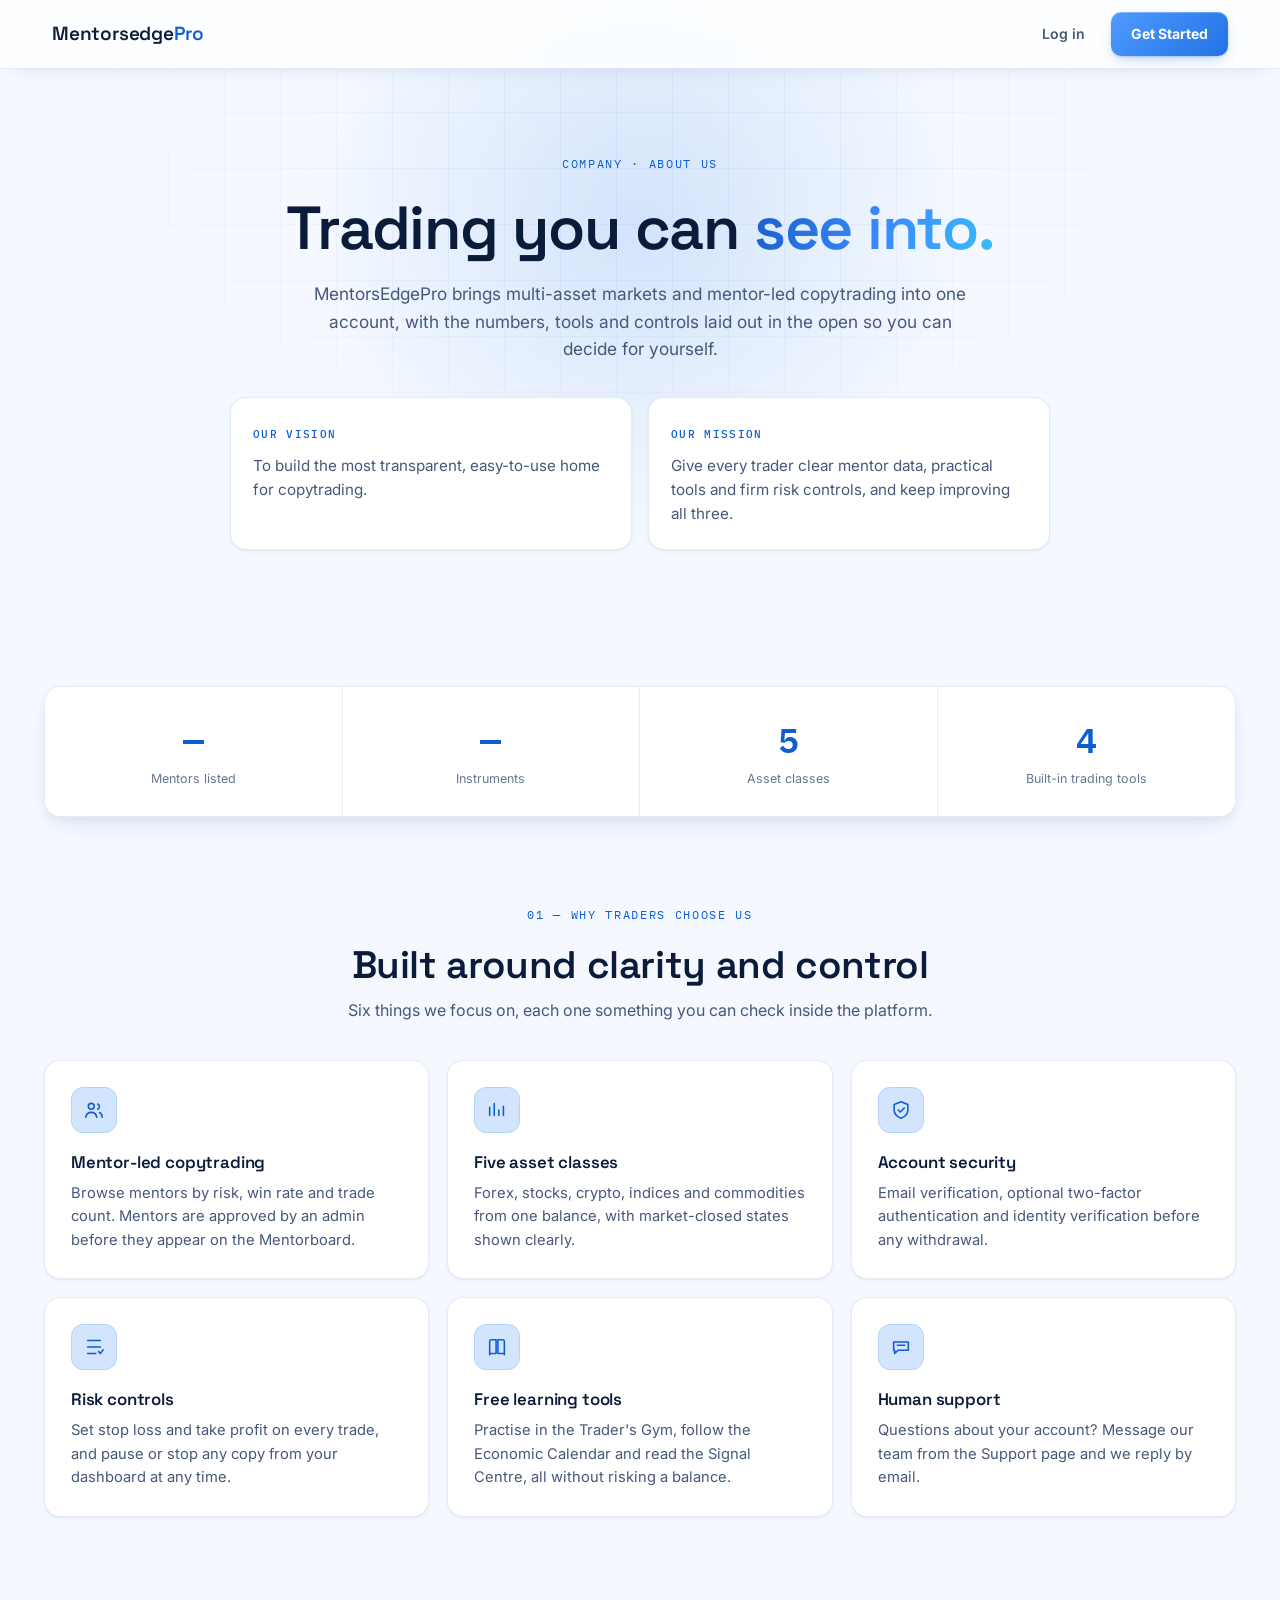
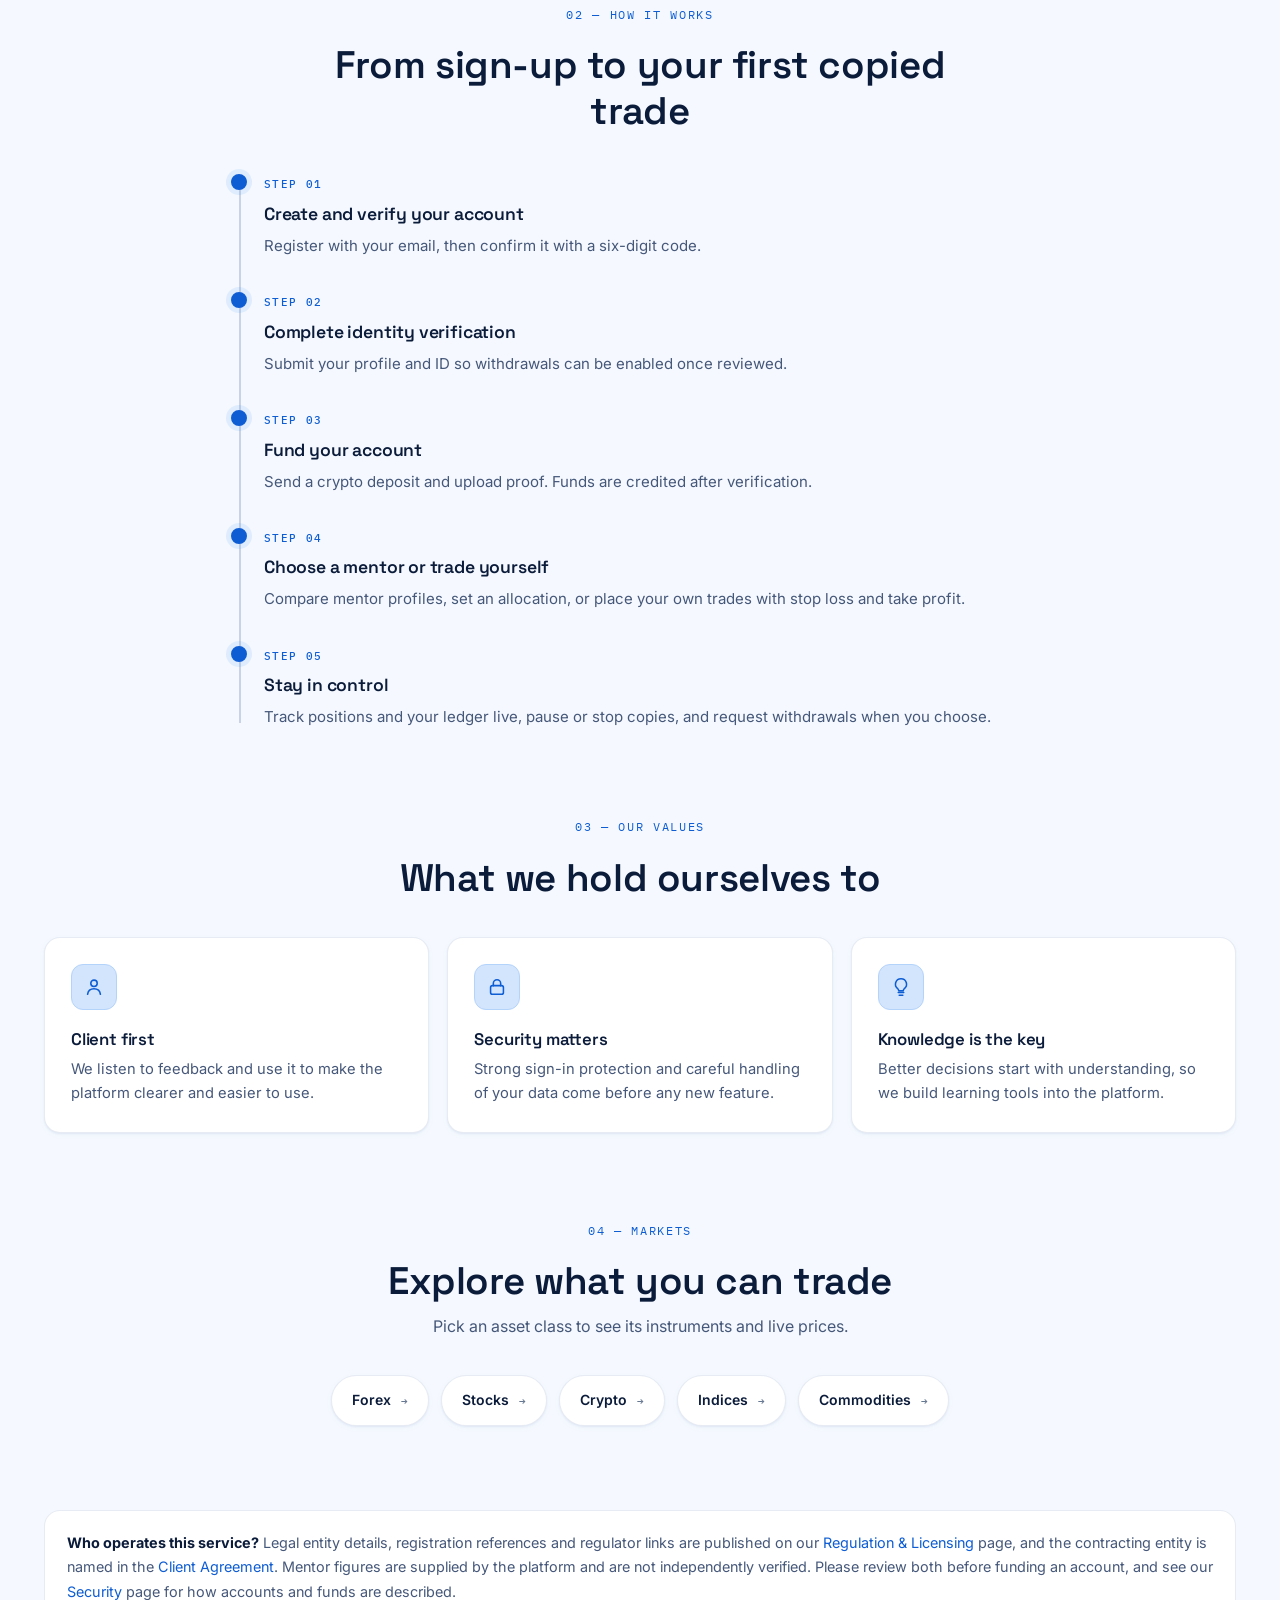
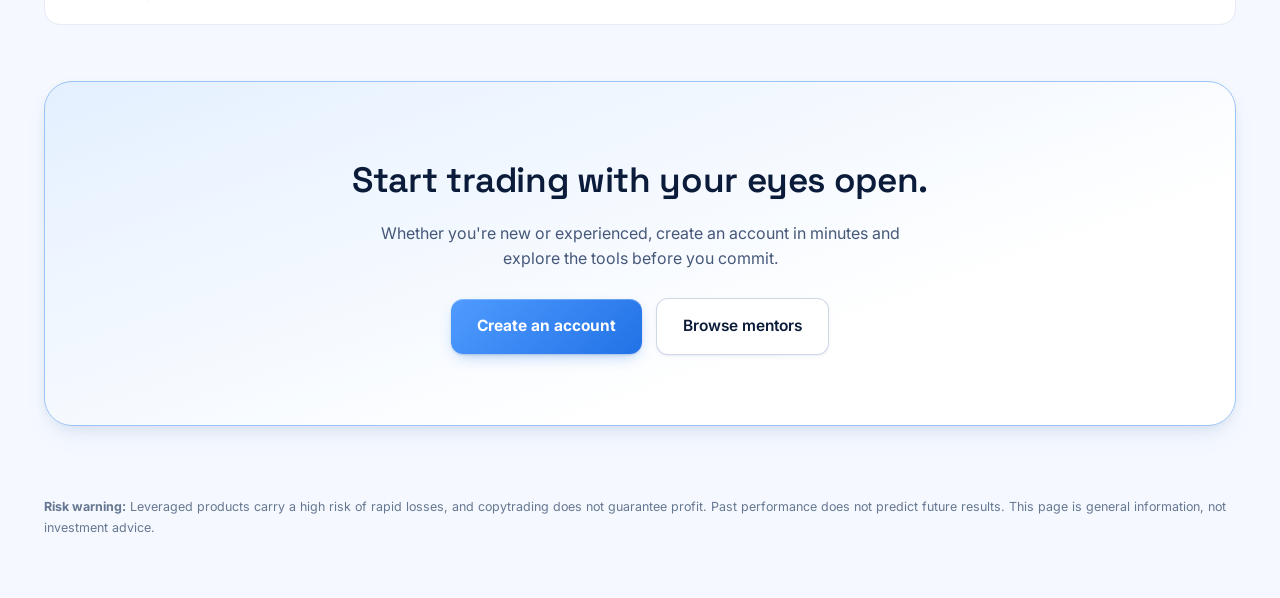
==== company.html @ d90f96b1 "Rewrite About page, speed up homepage load, add cache headers Co-Authored-By: Claude Sonnet 5.5 <nor" ====
<!DOCTYPE html>
<html lang="en">
<head>
<meta charset="UTF-8">
<meta name="viewport" content="width=device-width, initial-scale=1.0, viewport-fit=cover">
<title>About MentorsEdgePro</title>
<script src="theme.js"></script>
<meta name="description" content="Meet MentorsEdgePro: our vision, what we offer, how the platform works and the values behind it.">
<link rel="canonical" href="https://mentorsedgepro.co/company?p=about">
<link rel="icon" href="/favicon.svg" type="image/svg+xml">
<link rel="icon" href="/favicon.ico" sizes="32x32">
<link rel="apple-touch-icon" href="/apple-touch-icon.png">
<meta name="theme-color" content="#2272E6">
<meta property="og:type" content="website">
<meta property="og:site_name" content="MentorsEdgePro">
<meta property="og:title" content="About MentorsEdgePro">
<meta property="og:description" content="Meet MentorsEdgePro: our vision, what we offer, how the platform works and the values behind it.">
<meta property="og:url" content="https://mentorsedgepro.co/company?p=about">
<meta property="og:image" content="https://mentorsedgepro.co/og.png">
<meta name="twitter:card" content="summary_large_image">
<link rel="preconnect" href="https://fonts.googleapis.com">
<link rel="preconnect" href="https://fonts.gstatic.com" crossorigin>
<link href="https://fonts.googleapis.com/css2?family=Space+Grotesk:wght@500;600;700&family=Inter:wght@400;500;600&family=IBM+Plex+Mono:wght@400;500;600&display=swap" rel="stylesheet">
<link rel="stylesheet" href="style.css">
<style>
.ab-wrap{max-width:var(--container);margin:0 auto;padding:0 24px}
.ab-hero{position:relative;overflow:hidden;padding:150px 24px 80px;text-align:center}
.ab-hero::before{content:"";position:absolute;inset:0;background-image:linear-gradient(to right,rgba(34,114,230,.06) 1px,transparent 1px),linear-gradient(to bottom,rgba(34,114,230,.06) 1px,transparent 1px);background-size:56px 56px;mask-image:radial-gradient(ellipse 70% 70% at 50% 30%,#000 25%,transparent 75%)}
.ab-glow{position:absolute;left:50%;top:-140px;width:720px;height:720px;transform:translateX(-50%);border-radius:50%;background:radial-gradient(circle,rgba(34,114,230,.16),transparent 65%);animation:abBreath 7s ease-in-out infinite}
@keyframes abBreath{50%{opacity:.55;transform:translateX(-50%) scale(1.08)}}
.ab-hero-in{position:relative;max-width:820px;margin:0 auto}
.ab-hero h1{font-size:clamp(2.1rem,5.2vw,3.8rem);line-height:1.1;letter-spacing:-.02em;margin:8px 0 18px}
.ab-hero .lead{color:var(--text-secondary);font-size:1.08rem;max-width:660px;margin:0 auto 34px}
.ab-vm{display:grid;grid-template-columns:1fr 1fr;gap:16px;max-width:820px;margin:0 auto;text-align:left}
.ab-vm div{background:var(--bg-panel);border:1px solid var(--line);border-radius:var(--radius-m);padding:22px;box-shadow:var(--shadow-sm)}
.ab-vm small{font:500 11px var(--font-mono);letter-spacing:.12em;text-transform:uppercase;color:var(--brand)}
.ab-vm p{margin-top:8px;color:var(--text-secondary);font-size:.95rem}

.ab-stats{display:grid;grid-template-columns:repeat(4,1fr);gap:0;margin:56px 0 0;border:1px solid var(--line);border-radius:var(--radius-m);background:var(--bg-panel);box-shadow:var(--shadow-md);overflow:hidden}
.ab-stat{padding:26px 18px;text-align:center;border-right:1px solid var(--line)}
.ab-stat:last-child{border-right:0}
.ab-stat b{display:block;font:600 clamp(1.5rem,3vw,2.2rem) var(--font-mono);color:var(--brand)}
.ab-stat span{font-size:12.5px;color:var(--text-tertiary)}

.ab-sec{padding:84px 0 0}
.ab-head{max-width:640px;margin-bottom:36px}
.ab-head.c{margin-left:auto;margin-right:auto;text-align:center}
.ab-head h2{font-size:clamp(1.6rem,3.2vw,2.4rem);line-height:1.2;margin:4px 0 10px}
.ab-head p{color:var(--text-secondary)}

.ab-grid{display:grid;grid-template-columns:repeat(3,minmax(0,1fr));gap:18px}
.ab-card{position:relative;background:var(--bg-panel);border:1px solid var(--line);border-radius:var(--radius-m);padding:26px;box-shadow:var(--shadow-sm);transition:transform .3s var(--ease),border-color .3s,box-shadow .3s}
.ab-card:hover{transform:translateY(-4px);border-color:var(--brand-200);box-shadow:var(--shadow-md)}
.ab-ico{width:46px;height:46px;border-radius:12px;background:var(--brand-50);border:1px solid var(--brand-100);color:var(--brand);display:flex;align-items:center;justify-content:center;margin-bottom:16px}
.ab-ico svg{width:22px;height:22px;fill:none;stroke:currentColor;stroke-width:1.7;stroke-linecap:round;stroke-linejoin:round}
.ab-card h3{font-size:1.05rem;margin-bottom:6px}
.ab-card p{color:var(--text-secondary);font-size:.92rem}

.ab-tl{position:relative;max-width:820px;margin:0 auto;padding-left:34px}
.ab-tl::before{content:"";position:absolute;left:9px;top:6px;bottom:6px;width:2px;background:var(--line-strong)}
.ab-tl::after{content:"";position:absolute;left:9px;top:6px;width:2px;height:calc(var(--p,0)*(100% - 12px));background:var(--brand);box-shadow:0 0 10px rgba(34,114,230,.6);transition:height .25s linear}
.ab-step{position:relative;padding:0 0 30px}
.ab-step:last-child{padding-bottom:0}
.ab-step::before{content:"";position:absolute;left:-33px;top:4px;width:16px;height:16px;border-radius:50%;background:var(--bg-panel);border:2px solid var(--line-strong);transition:all .4s var(--ease)}
.ab-step.in-view::before{background:var(--brand);border-color:var(--brand);box-shadow:0 0 0 5px var(--brand-dim)}
.ab-step small{font:500 11px var(--font-mono);letter-spacing:.12em;color:var(--brand);text-transform:uppercase}
.ab-step h3{font-size:1.1rem;margin:4px 0 6px}
.ab-step p{color:var(--text-secondary);font-size:.94rem}

.ab-inst{display:flex;flex-wrap:wrap;gap:12px;justify-content:center}
.ab-inst a{display:flex;align-items:center;gap:10px;padding:13px 20px;background:var(--bg-panel);border:1px solid var(--line);border-radius:100px;font-weight:600;font-size:14px;box-shadow:var(--shadow-sm);transition:transform .25s var(--ease),border-color .25s,color .25s}
.ab-inst a:hover{transform:translateY(-3px);border-color:var(--brand);color:var(--brand-600)}
.ab-inst small{font:500 11px var(--font-mono);color:var(--text-tertiary)}

.ab-notice{margin-top:84px;padding:20px 22px;border:1px solid var(--line);border-radius:var(--radius-m);background:var(--bg-panel);color:var(--text-secondary);font-size:.9rem;line-height:1.7}
.ab-notice strong{color:var(--text-primary)}
.ab-notice a{color:var(--brand)}
.ab-cta{margin:56px auto 70px;text-align:center;padding:70px 28px;border:1px solid var(--brand-200);border-radius:var(--radius-l);background:linear-gradient(160deg,#E4F0FF 0%,#fff 70%);box-shadow:var(--shadow-md)}
[data-theme="dark"] .ab-cta{background:linear-gradient(160deg,#16233A,#12161D 70%)}
.ab-cta h2{font-size:clamp(1.5rem,3vw,2.2rem);margin-bottom:12px}
.ab-cta p{color:var(--text-secondary);max-width:520px;margin:0 auto 26px}
.ab-risk{font-size:.78rem;color:var(--text-tertiary);line-height:1.7;margin-bottom:60px}

.co{max-width:760px;margin:0 auto;padding:110px 22px 60px}
.co h1{font-size:clamp(1.8rem,4vw,2.4rem);margin:6px 0 16px}
.co h2{margin:28px 0 8px;font-size:1.15rem}.co p{color:var(--text-secondary);margin-bottom:10px}
.co .note{padding:14px 16px;border:1px solid var(--gold-dim);border-radius:8px;background:var(--bg-panel);color:var(--text-primary);font-size:.9rem}
.co-cta{margin-top:28px;display:flex;gap:12px;flex-wrap:wrap}

@media(max-width:900px){.ab-grid{grid-template-columns:1fr 1fr}.ab-stats{grid-template-columns:1fr 1fr}.ab-stat:nth-child(2){border-right:0}.ab-stat:nth-child(-n+2){border-bottom:1px solid var(--line)}}
@media(max-width:600px){.ab-hero{padding:120px 18px 60px}.ab-wrap{padding:0 18px}.ab-vm,.ab-grid{grid-template-columns:1fr}.ab-sec{padding-top:64px}.ab-cta{padding:48px 18px}}
@media(prefers-reduced-motion:reduce){.ab-glow{animation:none}.ab-card{transition:none}}
</style>
</head>
<body>
<header class="nav scrolled"><div class="nav-inner">
  <a href="index.html" class="brand"><span class="brand-word">Mentorsedge<em>Pro</em></span></a>
  <div class="nav-actions"><a href="login.html" class="btn-ghost">Log in</a><a href="register.html" class="btn-solid"><span>Get Started</span></a></div>
</div></header>

<div id="about">
  <section class="ab-hero">
    <div class="ab-glow" aria-hidden="true"></div>
    <div class="ab-hero-in">
      <span class="eyebrow" data-reveal>Company · About us</span>
      <h1 data-reveal>Trading you can <span class="grad-text">see into.</span></h1>
      <p class="lead" data-reveal>MentorsEdgePro brings multi-asset markets and mentor-led copytrading into one account, with the numbers, tools and controls laid out in the open so you can decide for yourself.</p>
      <div class="ab-vm" data-reveal>
        <div><small>Our vision</small><p>To build the most transparent, easy-to-use home for copytrading.</p></div>
        <div><small>Our mission</small><p>Give every trader clear mentor data, practical tools and firm risk controls, and keep improving all three.</p></div>
      </div>
    </div>
  </section>

  <div class="ab-wrap">
    <div class="ab-stats" data-reveal>
      <div class="ab-stat"><b id="sM">—</b><span>Mentors listed</span></div>
      <div class="ab-stat"><b id="sI">—</b><span>Instruments</span></div>
      <div class="ab-stat"><b>5</b><span>Asset classes</span></div>
      <div class="ab-stat"><b>4</b><span>Built-in trading tools</span></div>
    </div>

    <section class="ab-sec">
      <div class="ab-head c" data-reveal>
        <span class="eyebrow">01 — Why traders choose us</span>
        <h2>Built around clarity and control</h2>
        <p>Six things we focus on, each one something you can check inside the platform.</p>
      </div>
      <div class="ab-grid">
        <article class="ab-card" data-reveal>
          <div class="ab-ico"><svg viewBox="0 0 24 24"><circle cx="9" cy="8" r="3.2"/><path d="M3 20c.4-3.3 2.7-5.4 6-5.4s5.6 2.1 6 5.4"/><path d="M16 5.5a3 3 0 0 1 0 5.6M18 14.8c1.7.7 2.8 2.4 3 5.2"/></svg></div>
          <h3>Mentor-led copytrading</h3>
          <p>Browse mentors by risk, win rate and trade count. Mentors are approved by an admin before they appear on the Mentorboard.</p>
        </article>
        <article class="ab-card" data-reveal>
          <div class="ab-ico"><svg viewBox="0 0 24 24"><path d="M4 18V9m5 9V5m5 13v-6m5 6V8"/></svg></div>
          <h3>Five asset classes</h3>
          <p>Forex, stocks, crypto, indices and commodities from one balance, with market-closed states shown clearly.</p>
        </article>
        <article class="ab-card" data-reveal>
          <div class="ab-ico"><svg viewBox="0 0 24 24"><path d="M12 3 4.5 6v6c0 4.5 3.2 7.4 7.5 9 4.3-1.6 7.5-4.5 7.5-9V6L12 3Z"/><path d="m9 12 2.2 2.2L15.5 10"/></svg></div>
          <h3>Account security</h3>
          <p>Email verification, optional two-factor authentication and identity verification before any withdrawal.</p>
        </article>
        <article class="ab-card" data-reveal>
          <div class="ab-ico"><svg viewBox="0 0 24 24"><path d="M5 5h14M5 12h14M5 19h9"/><path d="m17 17 2 2 3-4"/></svg></div>
          <h3>Risk controls</h3>
          <p>Set stop loss and take profit on every trade, and pause or stop any copy from your dashboard at any time.</p>
        </article>
        <article class="ab-card" data-reveal>
          <div class="ab-ico"><svg viewBox="0 0 24 24"><path d="M4 5.5C4 4.7 4.7 4 5.5 4H11v15H5.5C4.7 19 4 19.7 4 20.5V5.5ZM20 5.5c0-.8-.7-1.5-1.5-1.5H13v15h5.5c.8 0 1.5.7 1.5 1.5V5.5Z"/></svg></div>
          <h3>Free learning tools</h3>
          <p>Practise in the Trader's Gym, follow the Economic Calendar and read the Signal Centre, all without risking a balance.</p>
        </article>
        <article class="ab-card" data-reveal>
          <div class="ab-ico"><svg viewBox="0 0 24 24"><path d="M4 6.5h16v9H9l-4 3.5v-3.5H4v-9Z"/><path d="M8 10h8"/></svg></div>
          <h3>Human support</h3>
          <p>Questions about your account? Message our team from the Support page and we reply by email.</p>
        </article>
      </div>
    </section>

    <section class="ab-sec">
      <div class="ab-head c" data-reveal>
        <span class="eyebrow">02 — How it works</span>
        <h2>From sign-up to your first copied trade</h2>
      </div>
      <div class="ab-tl" id="tl">
        <div class="ab-step"><small>Step 01</small><h3>Create and verify your account</h3><p>Register with your email, then confirm it with a six-digit code.</p></div>
        <div class="ab-step"><small>Step 02</small><h3>Complete identity verification</h3><p>Submit your profile and ID so withdrawals can be enabled once reviewed.</p></div>
        <div class="ab-step"><small>Step 03</small><h3>Fund your account</h3><p>Send a crypto deposit and upload proof. Funds are credited after verification.</p></div>
        <div class="ab-step"><small>Step 04</small><h3>Choose a mentor or trade yourself</h3><p>Compare mentor profiles, set an allocation, or place your own trades with stop loss and take profit.</p></div>
        <div class="ab-step"><small>Step 05</small><h3>Stay in control</h3><p>Track positions and your ledger live, pause or stop copies, and request withdrawals when you choose.</p></div>
      </div>
    </section>

    <section class="ab-sec">
      <div class="ab-head c" data-reveal>
        <span class="eyebrow">03 — Our values</span>
        <h2>What we hold ourselves to</h2>
      </div>
      <div class="ab-grid">
        <article class="ab-card" data-reveal>
          <div class="ab-ico"><svg viewBox="0 0 24 24"><circle cx="12" cy="8" r="3.5"/><path d="M5 20c.5-4 3.2-6 7-6s6.5 2 7 6"/></svg></div>
          <h3>Client first</h3>
          <p>We listen to feedback and use it to make the platform clearer and easier to use.</p>
        </article>
        <article class="ab-card" data-reveal>
          <div class="ab-ico"><svg viewBox="0 0 24 24"><rect x="5" y="10.5" width="14" height="9.5" rx="2"/><path d="M8 10.5V8a4 4 0 0 1 8 0v2.5"/></svg></div>
          <h3>Security matters</h3>
          <p>Strong sign-in protection and careful handling of your data come before any new feature.</p>
        </article>
        <article class="ab-card" data-reveal>
          <div class="ab-ico"><svg viewBox="0 0 24 24"><path d="M9 18h6M10 21h4M12 3a6 6 0 0 0-3.5 10.9c.6.5 1 1.2 1 2.1h5c0-.9.4-1.6 1-2.1A6 6 0 0 0 12 3Z"/></svg></div>
          <h3>Knowledge is the key</h3>
          <p>Better decisions start with understanding, so we build learning tools into the platform.</p>
        </article>
      </div>
    </section>

    <section class="ab-sec">
      <div class="ab-head c" data-reveal>
        <span class="eyebrow">04 — Markets</span>
        <h2>Explore what you can trade</h2>
        <p>Pick an asset class to see its instruments and live prices.</p>
      </div>
      <div class="ab-inst" data-reveal>
        <a href="markets.html?m=forex">Forex <small>→</small></a>
        <a href="markets.html?m=stocks">Stocks <small>→</small></a>
        <a href="markets.html?m=crypto">Crypto <small>→</small></a>
        <a href="markets.html?m=indices">Indices <small>→</small></a>
        <a href="markets.html?m=commodities">Commodities <small>→</small></a>
      </div>
    </section>

    <aside class="ab-notice" data-reveal>
      <strong>Who operates this service?</strong>
      Legal entity details, registration references and regulator links are published on our <a href="regulation.html">Regulation &amp; Licensing</a> page, and the contracting entity is named in the <a href="legal.html?p=terms">Client Agreement</a>. Mentor figures are supplied by the platform and are not independently verified. Please review both before funding an account, and see our <a href="company.html?p=security">Security</a> page for how accounts and funds are described.
    </aside>

    <section class="ab-cta" data-reveal>
      <h2>Start trading with your eyes open.</h2>
      <p>Whether you're new or experienced, create an account in minutes and explore the tools before you commit.</p>
      <a href="register.html" class="btn-solid btn-lg" style="margin-right:10px"><span>Create an account</span></a>
      <a href="mentorboard.html" class="btn-outline btn-lg"><span>Browse mentors</span></a>
    </section>

    <p class="ab-risk"><strong>Risk warning:</strong> Leveraged products carry a high risk of rapid losses, and copytrading does not guarantee profit. Past performance does not predict future results. This page is general information, not investment advice.</p>
  </div>
</div>

<main class="co" id="co" style="display:none"></main>

<script src="config.js" defer></script>
<script defer>
addEventListener('DOMContentLoaded', () => {
const key = new URLSearchParams(location.search).get('p');

if (key === 'security') {
  const P = ['Regulation & Security', 'Trust', [
    ['Regulatory status', 'The Regulation & Licensing page lists the Financial Conduct Authority (FCA), the Cyprus Securities and Exchange Commission (CySEC), and the Australian Securities & Investments Commission (ASIC), with associated registration references. These listings are not independent verification and do not by themselves establish that the platform is authorised to provide regulated financial services. Account registration is not evidence of authorisation. Verify the provider and its permissions directly with the relevant regulator before transferring funds or trading.'],
    ['Account security', 'The sign-in flow uses an email address and password and may request a six-digit two-factor authentication code. The site materials do not describe password storage or session-security controls, or confirm that two-factor authentication is available to every user. Use a unique password, never share authentication codes, and contact Support if you suspect unauthorised access.'],
    ['Your funds', 'The site does not provide verifiable details about who holds client funds or whether funds are segregated, insured, or covered by a compensation scheme. A displayed balance alone does not establish that funds are held or protected. Confirm the provider, custody arrangements, and applicable protections before sending money.'],
    ['Data protection', 'The Privacy Policy identifies mentorsedgepro Ltd. as the operator and describes the personal information it collects, how it may be used and shared, international transfers, cookies, security, and your rights. Contact details for privacy requests are not provided in the policy text.'],
    ['Reporting a problem', 'For support enquiries or to report suspicious activity, contact us through <a href="support.html" style="color:var(--brand)">Support</a>.'],
  ]];
  const esc = (s) => s.replace(/[&<>]/g, (c) => ({'&':'&amp;','<':'&lt;','>':'&gt;'}[c]));
  document.title = 'Regulation & Security: MentorsEdgePro';
  document.getElementById('about').style.display = 'none';
  const co = document.getElementById('co'); co.style.display = '';
  co.innerHTML = `<span class="eyebrow">${P[1]}</span><h1>${P[0]}</h1>` +
    P[2].map(([h, t]) => `<h2>${esc(h)}</h2><p>${t.includes('<a ') ? t : esc(t)}</p>`).join('') +
    `<p class="note">Trading involves a high risk of loss. Information on this site is not a substitute for provider documents or independent advice.</p>
     <div class="co-cta"><a href="register.html" class="btn-solid"><span>Create an account</span></a><a href="mentorboard.html" class="btn-outline"><span>Browse mentors</span></a></div>`;
  return;
}

/* reveal on scroll */
const io = new IntersectionObserver((es) => es.forEach((e) => {
  if (!e.isIntersecting) return;
  e.target.classList.add('in-view'); io.unobserve(e.target);
}), { threshold: .15, rootMargin: '0px 0px -40px 0px' });
document.querySelectorAll('#about [data-reveal]').forEach((el, i) => { el.style.transitionDelay = (i % 3) * 70 + 'ms'; io.observe(el); });

/* timeline progress */
const tl = document.getElementById('tl'), steps = [...tl.children];
const sio = new IntersectionObserver((es) => es.forEach((e) => e.target.classList.toggle('in-view', e.isIntersecting || e.boundingClientRect.top < 0)), { threshold: 0, rootMargin: '0px 0px -40% 0px' });
steps.forEach((s) => sio.observe(s));
let tick = false;
const prog = () => {
  tick = false;
  const r = tl.getBoundingClientRect(), p = Math.max(0, Math.min(1, (innerHeight * .65 - r.top) / r.height));
  tl.style.setProperty('--p', p.toFixed(3));
};
addEventListener('scroll', () => { if (!tick) { tick = true; requestAnimationFrame(prog); } }, { passive: true });
prog();

/* live stats from the platform */
const count = (el, n) => {
  const t0 = performance.now();
  const f = (t) => { const p = Math.min((t - t0) / 1200, 1); el.textContent = Math.round(n * (1 - Math.pow(1 - p, 3))); if (p < 1) requestAnimationFrame(f); };
  requestAnimationFrame(f);
};
if (typeof API_BASE !== 'undefined') {
  fetch(API_BASE + '/markets').then((r) => r.json()).then((d) => count(document.getElementById('sI'), d.items.length)).catch(() => {});
  fetch(API_BASE + '/mentors').then((r) => r.json()).then((d) => count(document.getElementById('sM'), d.items.length)).catch(() => {});
}
});
</script>
</body>
</html>
---- style.css ----
/* ============================================================
  MENTORSEDGEPRO — DESIGN TOKENS (white + light blue)
============================================================ */
:root{
  /* surfaces */
  --bg-void:#F5F9FF;
  --bg-panel:#FFFFFF;
  --bg-panel-2:#EEF5FF;
  --bg-panel-3:#DFEBFD;
  --line:rgba(22,62,138,0.10);
  --line-strong:rgba(22,62,138,0.20);

  /* text */
  --text-primary:#0B1B3A;
  --text-secondary:#46587A;
  --text-tertiary:#667791;

  /* brand — light blue family */
  --brand:#0e5dd3;
  --brand-600:#145bc7;
  --brand-400:#4F9BFF;
  --brand-300:#4793ef;
  --brand-200:#9cc3f6;
  --brand-100:#b4d3fb;
  --brand-50:#d3e5fd;
  --brand-dim:rgba(34,114,230,0.10);

  /* market semantics (kept distinct from brand) */
  --bull:#0A8A5F;
  --bull-dim:rgba(10,138,95,0.10);
  --bear:#D92D43;
  --bear-dim:rgba(217,45,67,0.09);
  --gold:#B26A00;
  --gold-dim:rgba(245,166,35,0.14);
  --blue:#2272E6;

  --shadow-sm:0 1px 2px rgba(24,64,140,0.06), 0 2px 8px -2px rgba(24,64,140,0.06);
  --shadow-md:0 4px 12px -2px rgba(24,64,140,0.08), 0 12px 28px -8px rgba(24,64,140,0.10);
  --shadow-lg:0 20px 50px -14px rgba(24,64,140,0.22);
  --grad-brand:linear-gradient(135deg,#4F9BFF 0%,#2272E6 100%);

  --font-display:'Space Grotesk', sans-serif;
  --font-body:'Inter', sans-serif;
  --font-mono:'IBM Plex Mono', monospace;

  --container:1240px;
  --radius-s:10px;
  --radius-m:16px;
  --radius-l:28px;

  --ease:cubic-bezier(.16,1,.3,1);
}

*,*::before,*::after{ box-sizing:border-box; }
html{ scroll-behavior:smooth; }
body{
  margin:0;
  background:var(--bg-void);
  color:var(--text-primary);
  font-family:var(--font-body);
  font-size:16px;
  line-height:1.6;
  -webkit-font-smoothing:antialiased;
  overflow-x:hidden;
}
body.no-scroll{ overflow:hidden; height:100%; }
img{ max-width:100%; display:block; }
a{ color:inherit; text-decoration:none; }
button{ font:inherit; background:none; border:none; color:inherit; cursor:pointer; }
ul{ list-style:none; margin:0; padding:0; }
h1,h2,h3,h4,h5{ font-family:var(--font-display); margin:0; font-weight:600; letter-spacing:-0.01em; }
p{ margin:0; }

::selection{ background:var(--brand-200); color:var(--text-primary); }

@media (prefers-reduced-motion: reduce){
  *{ animation-duration:0.001ms !important; animation-iteration-count:1 !important; transition-duration:0.001ms !important; scroll-behavior:auto !important; }
}

:focus-visible{
  outline:2px solid var(--brand);
  outline-offset:3px;
  border-radius:4px;
}


/* cursor glow */
.cursor-glow{
  position:fixed; top:0; left:0; width:420px; height:420px;
  border-radius:50%;
  background:radial-gradient(circle, rgba(34,114,230,0.07), transparent 70%);
  pointer-events:none;
  transform:translate(-50%,-50%);
  z-index:2;
  transition:opacity .3s ease;
  will-change:transform;
}
@media (hover:none){ .cursor-glow{ display:none; } }

/* ============================================================
   REVEAL ANIMATION UTILITY
============================================================ */
[data-reveal]{
  opacity:0;
  transform:translateY(28px);
  transition:opacity .8s var(--ease), transform .8s var(--ease);
}
[data-reveal].in-view{
  opacity:1;
  transform:translateY(0);
}

/* stagger children within a reveal group */
.hero-content [data-reveal]:nth-child(1){ transition-delay:.05s; }
.hero-content [data-reveal]:nth-child(2){ transition-delay:.15s; }
.hero-content [data-reveal]:nth-child(3){ transition-delay:.25s; }
.hero-content [data-reveal]:nth-child(4){ transition-delay:.35s; }
.hero-content [data-reveal]:nth-child(5){ transition-delay:.45s; }

/* ============================================================
   NAV
============================================================ */
.nav{
  position:fixed; top:0; left:0; right:0; z-index:200;
  padding:22px 0;
  transition:padding .35s var(--ease), background .35s var(--ease), border-color .35s var(--ease);
  border-bottom:1px solid transparent;
}
.nav.scrolled{
  padding:12px 0;
  background:rgba(255,255,255,0.82);
  backdrop-filter:blur(16px) saturate(140%);
  -webkit-backdrop-filter:blur(16px) saturate(140%);
  border-bottom:1px solid var(--line);
  box-shadow:0 6px 24px -14px rgba(24,64,140,.25);
}
.nav-inner{
  max-width:var(--container);
  margin:0 auto;
  padding:0 32px;
  display:flex; align-items:center; justify-content:space-between;
  gap:24px;
}
.brand{ display:flex; align-items:center; gap:10px; flex-shrink:0; }
.brand-mark{ display:flex; }
.brand-word{ font-family:var(--font-display); font-size:19px; font-weight:600; letter-spacing:-0.01em; }
.brand-word em{ font-style:normal; color:var(--brand); }

.nav-links{ display:flex; align-items:center; gap:6px; }
.nav-item{ position:relative; }
.nav-link{
  display:flex; align-items:center; gap:5px;
  font-size:14.5px; font-weight:500; color:var(--text-secondary);
  padding:9px 14px; border-radius:8px;
  transition:color .2s, background .2s;
}
.nav-link:hover{ color:var(--brand-600); background:rgba(34,114,230,0.065); }
.nav-link-simple{ display:inline-flex; }
.chev{ opacity:.6; transition:transform .25s var(--ease); }
.nav-item:hover .chev{ transform:rotate(180deg); }

.mega{
  position:absolute; top:calc(100% + 10px); left:-20px;
  min-width:520px;
  background:var(--bg-panel-2);
  border:1px solid var(--line);
  border-radius:var(--radius-m);
  padding:22px;
  display:grid; grid-template-columns:1fr 1fr; gap:8px 28px;
  opacity:0; visibility:hidden; transform:translateY(8px);
  transition:opacity .25s var(--ease), transform .25s var(--ease), visibility .25s;
  box-shadow:0 24px 60px rgba(24,64,140,0.13);
}
.mega-narrow{ min-width:300px; grid-template-columns:1fr; }
.nav-item:hover .mega{ opacity:1; visibility:visible; transform:translateY(0); }
.mega-col{ display:flex; flex-direction:column; gap:2px; }
.mega-eyebrow{
  font-family:var(--font-mono); font-size:10.5px; letter-spacing:.12em;
  color:var(--text-tertiary); text-transform:uppercase; margin-bottom:8px;
}
.mega-col a{
  display:flex; flex-direction:column; padding:9px 10px; border-radius:8px;
  transition:background .2s;
}
.mega-col a:hover{ background:rgba(34,114,230,0.075); }
.mega-col a strong{ font-size:14px; font-weight:600; }
.mega-col a small{ font-size:12.5px; color:var(--text-tertiary); margin-top:2px; }

.nav-actions{ display:flex; align-items:center; gap:10px; flex-shrink:0; }

.btn-ghost{
  font-size:14px; font-weight:600; color:var(--text-secondary);
  padding:10px 16px; border-radius:10px;
  transition:color .2s, background .2s;
}
.btn-ghost:hover{ color:var(--text-primary); background:rgba(34,114,230,0.075); }

.btn-solid{
  position:relative;
  display:inline-flex; align-items:center; gap:8px;
  font-size:14px; font-weight:700; color:#fff;
  background:var(--grad-brand);
  padding:11px 20px; border-radius:10px;
  overflow:hidden;
  box-shadow:0 1px 2px rgba(24,64,140,.18), 0 6px 16px -6px rgba(34,114,230,.45), inset 0 1px 0 rgba(255,255,255,.28);
  transition:box-shadow .3s var(--ease), transform .2s var(--ease), filter .2s;
}
.btn-solid:hover{ box-shadow:0 2px 4px rgba(24,64,140,.18), 0 12px 26px -8px rgba(34,114,230,.55), inset 0 1px 0 rgba(255,255,255,.3); transform:translateY(-1px); filter:brightness(1.04); }
.btn-solid:active{ transform:translateY(0px) scale(.98); }
.btn-solid span{ position:relative; z-index:1; }
.btn-solid svg{ position:relative; z-index:1; }

.btn-outline{
  display:inline-flex; align-items:center; gap:8px;
  font-size:14px; font-weight:600; color:var(--text-primary);
  border:1px solid var(--line-strong); background:#fff; box-shadow:var(--shadow-sm);
  padding:11px 20px; border-radius:10px;
  transition:border-color .25s, background .25s, transform .2s var(--ease), color .25s;
}
.btn-outline:hover{ border-color:var(--brand); color:var(--brand-600); background:var(--brand-50); transform:translateY(-1px); }

.btn-lg{ padding:15px 26px; font-size:15.5px; border-radius:12px; }

/* ---------------- Hamburger (animated to X) ---------------- */
.nav-burger{
  display:none; position:relative; z-index:210;
  flex-direction:column; justify-content:center; align-items:center; gap:5px;
  width:40px; height:40px; padding:0; border-radius:8px;
  -webkit-tap-highlight-color:transparent;
  transition:background .2s;
}
.nav-burger:hover{ background:rgba(34,114,230,0.085); }
.nav-burger span{
  width:20px; height:2px; background:var(--text-primary); border-radius:2px;
  transition:transform .3s var(--ease), opacity .3s var(--ease), background .3s;
}
.nav-burger.active span:nth-child(1){ transform:translateY(7px) rotate(45deg); }
.nav-burger.active span:nth-child(2){ opacity:0; }
.nav-burger.active span:nth-child(3){ transform:translateY(-7px) rotate(-45deg); }

/* ---------------- Backdrop ---------------- */
.menu-backdrop{
  position:fixed; inset:0; z-index:140;
  background:rgba(14,32,72,0.36);
  backdrop-filter:blur(2px);
  opacity:0; visibility:hidden;
  transition:opacity .35s var(--ease), visibility .35s var(--ease);
}
.menu-backdrop.show{ opacity:1; visibility:visible; }

.mobile-menu{
  position:fixed; top:0; right:0; height:100vh; height:100dvh; width:min(320px,86vw);
  background:var(--bg-panel-2);
  border-left:1px solid var(--line);
  z-index:150;
  padding:104px 28px 40px;
  display:flex; flex-direction:column; gap:6px;
  overflow-y:auto;
  transform:translateX(100%);
  transition:transform .4s var(--ease);
}
.mobile-menu.open{ transform:translateX(0); }
.mobile-menu a{ padding:14px 6px; font-size:16px; font-weight:600; border-bottom:1px solid var(--line); }
.mobile-menu .mm-ghost{ margin-top:16px; text-align:center; border:1px solid var(--line-strong); border-radius:10px; }
.mobile-menu .mm-solid{ text-align:center; background:var(--brand); color:#fff; border-radius:10px; font-weight:700; }

/* ============================================================
   HERO
============================================================ */
.hero{
  position:relative;
  min-height:100vh; min-height:100dvh;
  display:flex; flex-direction:column; align-items:center; justify-content:center;
  padding:160px 24px 100px;
  overflow:hidden;
  background:linear-gradient(180deg,#FFFFFF 0%,#EEF5FF 70%,var(--bg-void) 100%);
}
.hero-canvas-wrap{
  position:absolute; inset:0;
  z-index:0;
}
#heroCanvas{ width:100%; height:100%; display:block; opacity:.62; }

.hero-grid-overlay{
  position:absolute; inset:0; z-index:1;
  background-image:
    linear-gradient(to right, rgba(34,114,230,0.060) 1px, transparent 1px),
    linear-gradient(to bottom, rgba(34,114,230,0.060) 1px, transparent 1px);
  background-size:64px 64px;
  mask-image:radial-gradient(ellipse 70% 60% at 50% 40%, black 30%, transparent 75%);
}
.hero-vignette{
  position:absolute; inset:0; z-index:1;
  background:radial-gradient(ellipse 52% 42% at 50% 46%, rgba(255,255,255,0.92), rgba(255,255,255,0.5) 55%, transparent 80%),
             radial-gradient(ellipse 80% 50% at 50% 100%, rgba(255,255,255,0.9), transparent 60%),
             linear-gradient(to bottom, rgba(255,255,255,0.35), transparent 20%, transparent 70%, var(--bg-void) 100%);
}

.hero-content{
  position:relative; z-index:2;
  max-width:860px;
  text-align:center;
  display:flex; flex-direction:column; align-items:center;
}

.hero-badge{
  display:inline-flex; align-items:center; gap:8px;
  font-family:var(--font-mono); font-size:12.5px; letter-spacing:.02em;
  color:var(--text-secondary);
  background:rgba(34,114,230,0.065);
  border:1px solid var(--line);
  padding:8px 16px; border-radius:100px;
  margin-bottom:26px;
  text-align:center;
}
.pulse-dot{
  width:7px; height:7px; border-radius:50%; background:var(--brand);
  box-shadow:0 0 0 0 rgba(34,114,230,0.6);
  animation:pulse 2s infinite;
  flex-shrink:0;
}
@keyframes pulse{
  0%{ box-shadow:0 0 0 0 rgba(34,114,230,0.55); }
  70%{ box-shadow:0 0 0 8px rgba(34,114,230,0); }
  100%{ box-shadow:0 0 0 0 rgba(34,114,230,0); }
}

.hero-title{
  font-size:clamp(2.1rem, 5.4vw, 4.6rem);
  line-height:1.1;
  letter-spacing:-0.02em;
  margin-bottom:22px;
}
.grad-text{
  background:linear-gradient(100deg, #1B5FC8 0%, #3B8BFF 55%, #38BDF8 100%);
  -webkit-background-clip:text; background-clip:text; color:transparent;
}
.grad-text-2{
  background:linear-gradient(100deg, #1B5FC8, #4F9BFF);
  -webkit-background-clip:text; background-clip:text; color:transparent;
}

.hero-sub{
  font-size:clamp(1rem, 1.6vw, 1.2rem);
  color:var(--text-secondary);
  max-width:600px;
  margin-bottom:36px;
}

.hero-ctas{ display:flex; gap:14px; flex-wrap:wrap; justify-content:center; margin-bottom:56px; width:100%; }
.hero-ctas .btn-lg{ flex:1 1 auto; justify-content:center; }

.hero-stats{
  display:flex; align-items:center; gap:28px;
  background:rgba(34,114,230,0.055);
  border:1px solid var(--line);
  padding:22px 34px;
  border-radius:var(--radius-m);
  backdrop-filter:blur(10px);
  max-width:100%;
}
.hstat{ display:flex; flex-direction:column; align-items:center; gap:4px; }
.hstat-num{
  font-family:var(--font-mono); font-size:1.7rem; font-weight:600; color:var(--text-primary);
}
.hstat-label{ font-size:12px; color:var(--text-tertiary); text-align:center; max-width:120px; }
.hstat-divider{ width:1px; height:36px; background:var(--line); }

.scroll-cue{
  position:absolute; bottom:32px; left:50%; transform:translateX(-50%);
  z-index:2;
  display:flex; flex-direction:column; align-items:center; gap:10px;
}
.scroll-cue span{ font-family:var(--font-mono); font-size:10.5px; letter-spacing:.15em; color:var(--text-tertiary); text-transform:uppercase; }
.scroll-line{ width:1px; height:44px; background:var(--line); position:relative; overflow:hidden; }
.scroll-line i{
  position:absolute; top:-44px; left:0; width:100%; height:44px; background:var(--brand);
  animation:scrollDrop 2.2s ease-in-out infinite;
}
@keyframes scrollDrop{
  0%{ transform:translateY(0); }
  60%{ transform:translateY(88px); }
  100%{ transform:translateY(88px); }
}

@media (max-width:720px){
  .hero-stats{ flex-wrap:wrap; gap:18px 14px; padding:18px; justify-content:center; }
  .hstat-divider{ display:none; }
  .hstat{ min-width:84px; }
}
@media (max-width:480px){
  .hero{ padding:120px 18px 72px; }
  .hero-badge{ font-size:11.5px; padding:7px 12px; }
  .hero-ctas{ flex-direction:column; }
  .hero-ctas .btn-lg{ width:100%; }
}

/* ============================================================
   TICKER TAPE
============================================================ */
.ticker-tape{
  position:relative;
  background:var(--bg-panel);
  border-top:1px solid var(--line);
  border-bottom:1px solid var(--line);
  overflow:hidden;
  padding:14px 0;
}
.ticker-track{
  display:flex; gap:40px;
  width:max-content;
  animation:tickerScroll 38s linear infinite;
}
.ticker-tape:hover .ticker-track{ animation-play-state:paused; }
@keyframes tickerScroll{
  from{ transform:translateX(0); }
  to{ transform:translateX(-50%); }
}
.ticker-item{
  display:flex; align-items:center; gap:10px;
  font-family:var(--font-mono); font-size:13px; white-space:nowrap;
  color:var(--text-secondary);
}
.ticker-item strong{ color:var(--text-primary); font-weight:600; }
.ticker-item .up{ color:var(--bull); }
.ticker-item .down{ color:var(--bear); }

/* ============================================================
   LOGO STRIP
============================================================ */
.logo-strip{ padding:56px 24px; text-align:center; }
.logo-strip-label{ font-size:13px; color:var(--text-tertiary); margin-bottom:26px; letter-spacing:.02em; }
.logo-row{
  display:flex; flex-wrap:wrap; justify-content:center; gap:34px 48px;
  max-width:var(--container); margin:0 auto;
  font-family:var(--font-display); font-weight:600; font-size:15px; letter-spacing:.06em;
  color:var(--text-tertiary);
}
.logo-row span{ transition:color .25s; cursor:default; }
.logo-row span:hover{ color:var(--text-primary); }

.copytrader-video-frame{
  position:relative;
  width:100%;
  aspect-ratio:16 / 9;
  overflow:hidden;
  border:1px solid var(--brand-100);
  border-radius:var(--radius-l);
  background:var(--bg-panel-2);
  box-shadow:var(--shadow-md);
}
.copytrader-video{
  display:block;
  width:100%;
  height:100%;
  object-fit:cover;
}
.copy-feature-video{
  min-height:420px;
  height:100%;
  border-radius:var(--radius-l);
  background:var(--bg-panel-2);
}

@media (max-width:480px){
  .logo-strip{ padding:40px 20px; }
  .logo-row{ gap:22px 30px; font-size:13px; }
}
@media (max-width:600px){
  .copytrader-video-frame{ border-radius:var(--radius-m); }
  .copy-feature-video{ min-height:280px; }
}

/* ============================================================
   SECTION SHELL
============================================================ */
.section{
  max-width:var(--container);
  margin:0 auto;
  padding:120px 32px;
  position:relative;
}
.section-head{ max-width:640px; margin-bottom:56px; }
.section-head.center{ margin-left:auto; margin-right:auto; text-align:center; }
.eyebrow{
  display:inline-block;
  font-family:var(--font-mono); font-size:12px; letter-spacing:.14em;
  color:var(--brand); text-transform:uppercase;
  margin-bottom:14px;
}
.section-head h2{ font-size:clamp(1.7rem, 3.4vw, 2.7rem); line-height:1.2; margin-bottom:14px; }
.section-head p{ color:var(--text-secondary); font-size:1.05rem; }

/* ============================================================
   MARKETS GRID
============================================================ */
.market-grid{
  display:grid; grid-template-columns:repeat(3, 1fr); gap:20px;
}
.market-card{
  position:relative;
  background:var(--bg-panel);
  border:1px solid var(--line);
  border-radius:var(--radius-m);
  padding:28px;
  transition:transform .3s var(--ease), border-color .3s, background .3s;
  transform-style:preserve-3d;
}
.market-card:hover{ border-color:var(--line-strong); background:var(--bg-panel-2); }
.mc-icon{ width:40px; height:40px; border-radius:10px; margin-bottom:20px; position:relative; }
.mc-forex{ background:var(--brand-dim); }
.mc-forex::after{ content:"⇄"; position:absolute; inset:0; display:flex; align-items:center; justify-content:center; color:var(--brand); font-size:18px; }
.mc-stocks{ background:var(--blue); background:rgba(110,168,255,0.14); }
.mc-stocks::after{ content:"▲"; position:absolute; inset:0; display:flex; align-items:center; justify-content:center; color:var(--blue); font-size:14px; }
.mc-crypto{ background:var(--gold-dim); }
.mc-crypto::after{ content:"◈"; position:absolute; inset:0; display:flex; align-items:center; justify-content:center; color:var(--gold); font-size:16px; }
.mc-indices{ background:var(--bear-dim); }
.mc-indices::after{ content:"◫"; position:absolute; inset:0; display:flex; align-items:center; justify-content:center; color:var(--bear); font-size:16px; }
.mc-commodities{ background:rgba(34,114,230,0.105); }
.mc-commodities::after{ content:"●"; position:absolute; inset:0; display:flex; align-items:center; justify-content:center; color:var(--text-secondary); font-size:14px; }
.mc-etf{ background:var(--brand-dim); }
.mc-etf::after{ content:"▤"; position:absolute; inset:0; display:flex; align-items:center; justify-content:center; color:var(--brand); font-size:16px; }

.market-card h3{ font-size:1.15rem; margin-bottom:8px; }
.market-card p{ color:var(--text-secondary); font-size:.92rem; margin-bottom:20px; }
.mc-tag{
  display:inline-block; font-family:var(--font-mono); font-size:11.5px;
  color:var(--text-tertiary); border:1px solid var(--line); border-radius:100px; padding:4px 12px;
}

@media (max-width:900px){ .market-grid{ grid-template-columns:repeat(2,1fr); } }
@media (max-width:600px){ .market-grid{ grid-template-columns:1fr; } }

/* ============================================================
   COPY TRADING FEATURE
============================================================ */
.copy-feature{
  display:grid; grid-template-columns:1fr; gap:0; align-items:center;
}
.copy-visual{ position:relative; height:440px; }
.copy-glow{
  position:absolute; inset:-40px; z-index:0;
  background:radial-gradient(circle at 40% 40%, rgba(34,114,230,0.14), transparent 60%);
  filter:blur(10px);
}
.copy-card{
  position:absolute;
  width:290px;
  background:var(--bg-panel-2);
  border:1px solid var(--line-strong);
  border-radius:var(--radius-m);
  padding:20px;
  box-shadow:0 30px 60px -20px rgba(24,64,140,0.16);
  z-index:1;
}
.copy-card-1{ top:10px; left:10px; }
.copy-card-2{ bottom:10px; right:0; }
.float-slow{ animation:floatY 6s ease-in-out infinite; }
.float-slow-rev{ animation:floatY 7s ease-in-out infinite reverse; }
@keyframes floatY{
  0%,100%{ transform:translateY(0); }
  50%{ transform:translateY(-14px); }
}
.ccard-head{ display:flex; align-items:center; gap:10px; margin-bottom:14px; }
.avatar{
  width:38px; height:38px; border-radius:50%; flex-shrink:0;
  background:conic-gradient(from 180deg, hsl(var(--hue) 70% 55%), hsl(calc(var(--hue) + 60) 70% 50%), hsl(var(--hue) 70% 55%));
}
.ccard-head strong{ display:block; font-size:13.5px; }
.ccard-head small{ font-size:11px; color:var(--text-tertiary); }
.ccard-badge{
  margin-left:auto; font-family:var(--font-mono); font-size:10px; color:var(--brand);
  border:1px solid rgba(34,114,230,0.35); padding:3px 8px; border-radius:100px;
}
.ccard-spark{ margin-bottom:12px; }
.ccard-spark svg{ width:100%; height:44px; }
.ccard-stats{ display:flex; justify-content:space-between; font-family:var(--font-mono); font-size:13px; font-weight:600; }
.ccard-stats em{ display:block; font-family:var(--font-body); font-style:normal; font-weight:400; font-size:10.5px; color:var(--text-tertiary); }

.copy-copy h2{ font-size:clamp(1.7rem,3.2vw,2.5rem); margin-bottom:16px; line-height:1.2; }
.copy-copy p{ color:var(--text-secondary); margin-bottom:28px; font-size:1.02rem; }

.feature-list{ display:flex; flex-direction:column; gap:20px; margin-bottom:32px; }
.feature-list li{ display:flex; gap:16px; align-items:flex-start; }
.fi-icon{
  width:38px; height:38px; flex-shrink:0; border-radius:10px;
  background:var(--bg-panel-2); border:1px solid var(--line);
  display:flex; align-items:center; justify-content:center; color:var(--brand); font-size:16px;
}
.feature-list strong{ display:block; font-size:1rem; margin-bottom:4px; }
.feature-list p{ font-size:.92rem; color:var(--text-secondary); margin:0; }

@media (max-width:900px){
  .copy-feature{ grid-template-columns:1fr; }
  .copy-visual{ height:340px; margin-bottom:20px; }
  .copy-card{ width:78%; }
}
@media (max-width:480px){
  .copy-visual{ height:300px; }
  .copy-card{ width:88%; padding:16px; }
  .copy-card-1{ top:0; left:0; }
  .copy-card-2{ bottom:0; right:0; }
}

/* ============================================================
   HOW IT WORKS (ROADMAP)
============================================================ */
.chart-road{ position:relative; height:1500px; }
.chart-svg{ position:absolute; inset:0; width:100%; height:100%; z-index:0; overflow:visible; }
.chart-path-bg{
  fill:none; stroke:var(--line-strong); stroke-width:1.4;
  stroke-linejoin:round; vector-effect:non-scaling-stroke;
}
.chart-path-fill{
  fill:none; stroke:var(--brand); stroke-width:2.2;
  stroke-linejoin:round; stroke-linecap:round; vector-effect:non-scaling-stroke;
  filter:drop-shadow(0 0 6px rgba(34,114,230,0.55));
}
.chart-node{
  fill:var(--bg-panel-2); stroke:var(--line-strong); stroke-width:2;
  vector-effect:non-scaling-stroke;
  transition:fill .4s var(--ease), stroke .4s var(--ease), r .4s var(--ease), filter .4s var(--ease);
}
.chart-node.lit{
  fill:var(--brand); stroke:var(--brand); r:9;
  filter:drop-shadow(0 0 10px rgba(34,114,230,0.85));
}

.chart-step{
  position:absolute; z-index:1; width:42%;
  padding:20px 24px;
  background:var(--bg-panel); border:1px solid var(--line);
  border-radius:var(--radius-m);
  box-shadow:0 24px 50px -20px rgba(24,64,140,0.14);
  opacity:0; transform:translateY(36px) scale(.94);
  transition:opacity .6s var(--ease), transform .6s var(--ease), border-color .4s;
}
.chart-step.in-view{ opacity:1; transform:translateY(0) scale(1); border-color:var(--line-strong); }
.chart-step.step-left{ left:6%; transform-origin:left center; }
.chart-step.step-right{ right:6%; text-align:right; transform-origin:right center; }
.chart-step .road-num{
  width:36px; height:36px; border-radius:50%;
  background:var(--bg-panel-2); border:1px solid var(--line-strong);
  display:flex; align-items:center; justify-content:center;
  font-family:var(--font-mono); font-size:12px; color:var(--brand);
  margin-bottom:14px;
}
.chart-step.step-right .road-num{ margin-left:auto; }
.chart-step h3{ font-size:1.02rem; margin-bottom:8px; line-height:1.3; }
.chart-step p{ font-size:.88rem; color:var(--text-secondary); }

/* vertical top offsets — % of 900 viewBox height, matched to node cy */
.chart-step[data-frac="0.0667"]{ top:2%; }
.chart-step[data-frac="0.2889"]{ top:24%; }
.chart-step[data-frac="0.5111"]{ top:46%; }
.chart-step[data-frac="0.7333"]{ top:68%; }

@media (max-width:900px){
  .chart-road{ height:1700px; }
  .chart-step{ width:70%; }
  .chart-step.step-left{ left:24%; text-align:left; }
  .chart-step.step-right{ right:auto; left:24%; text-align:left; }
  .chart-step.step-right .road-num{ margin-left:0; }
}
@media (max-width:560px){
  .chart-road{ height:1900px; }
  .chart-step{ width:80%; padding:18px 20px; }
  .chart-step.step-left, .chart-step.step-right{ left:16%; }
}

/* ============================================================
   RESULTS
============================================================ */
.results{ text-align:left; }
.results-bg{
  position:absolute; inset:0; z-index:-1;
  background:radial-gradient(ellipse 60% 50% at 50% 0%, rgba(34,114,230,0.06), transparent 70%);
}
.results-grid{ display:grid; grid-template-columns:repeat(3,1fr); gap:24px; margin-bottom:60px; }
.result-card{
  background:var(--bg-panel);
  border:1px solid var(--line);
  border-radius:var(--radius-l);
  padding:40px 32px;
}
.result-num{
  display:block; font-family:var(--font-mono); font-size:clamp(2.2rem,4vw,3.2rem); font-weight:600;
  background:linear-gradient(100deg, var(--text-primary), var(--brand));
  -webkit-background-clip:text; background-clip:text; color:transparent;
  margin-bottom:10px;
}
.result-card p{ color:var(--text-secondary); font-size:.95rem; }

.condition-row{ display:grid; grid-template-columns:repeat(4,1fr); gap:20px; }
.condition{
  border-top:2px solid var(--line-strong);
  padding-top:16px;
}
.condition h4{ font-size:1rem; margin-bottom:6px; }
.condition p{ font-size:.88rem; color:var(--text-secondary); }

@media (max-width:900px){
  .results-grid{ grid-template-columns:1fr; }
  .condition-row{ grid-template-columns:repeat(2,1fr); }
}
@media (max-width:480px){
  .result-card{ padding:30px 24px; }
}

/* ============================================================
   TOOLS
============================================================ */
.tool-grid{ display:grid; grid-template-columns:repeat(4,1fr); gap:20px; }
.tool-card{
  background:var(--bg-panel);
  border:1px solid var(--line);
  border-radius:var(--radius-m);
  padding:28px 24px;
  transition:transform .3s var(--ease), border-color .3s;
}
.tool-card:hover{ border-color:var(--line-strong); }
.tool-icon{
  font-size:22px; color:var(--c); width:46px; height:46px; border-radius:12px;
  display:flex; align-items:center; justify-content:center;
  background:color-mix(in srgb, var(--c) 14%, transparent);
  margin-bottom:18px;
}
.tool-card h3{ font-size:1.05rem; margin-bottom:8px; }
.tool-card p{ font-size:.88rem; color:var(--text-secondary); }

@media (max-width:900px){ .tool-grid{ grid-template-columns:repeat(2,1fr); } }
@media (max-width:560px){ .tool-grid{ grid-template-columns:1fr; } }

.tl-stack{grid-template-columns:1fr!important;gap:14px}
.heat-info{position:absolute;left:16px;bottom:16px;padding:10px 16px;font:600 13px var(--font-mono);z-index:2;color:var(--text-primary)}
.risk-ctl{display:flex;flex-direction:column;gap:10px}
.risk-ctl label{font-size:.9rem;color:var(--text-secondary);display:flex;justify-content:space-between}
.risk-ctl input[type=range]{width:100%;accent-color:var(--brand)}
#riskInfo{display:flex;flex-direction:column;gap:6px;color:var(--text-secondary);font-size:.92rem;margin-top:6px}
#riskInfo b{font-family:var(--font-mono);color:var(--brand)}

/* ============================================================
   SAFETY / LEVERAGE
============================================================ */
.safety-grid{ display:grid; grid-template-columns:1fr 1.4fr; gap:28px; }
.safety-hero{
  background:linear-gradient(160deg, var(--bg-panel-2), var(--bg-panel));
  border:1px solid var(--line-strong);
  border-radius:var(--radius-l);
  padding:44px 32px;
  display:flex; flex-direction:column; justify-content:center;
}
.safety-lev{
  font-family:var(--font-mono); font-size:clamp(2.6rem,5vw,4rem); font-weight:600; color:var(--brand);
  margin-bottom:16px;
}
.safety-lev em{ font-style:normal; font-size:0.5em; color:var(--text-tertiary); }
.safety-hero p{ color:var(--text-secondary); font-size:.98rem; }
.safety-cards{ display:flex; flex-direction:column; gap:16px; }
.safety-card{
  background:var(--bg-panel);
  border:1px solid var(--line);
  border-radius:var(--radius-m);
  padding:22px 26px;
  flex:1;
  display:flex; flex-direction:column; justify-content:center;
}
.safety-card h4{ font-size:1rem; margin-bottom:6px; }
.safety-card p{ font-size:.9rem; color:var(--text-secondary); }

/* protection chart */
.safety-chart{ margin-bottom:22px; }
.safety-chart svg{ width:100%; height:96px; display:block; overflow:visible; }
.safety-floor{ stroke:var(--gold); stroke-width:1.4; stroke-dasharray:5 4; opacity:.55; }
.safety-price-bg{ fill:none; stroke:var(--line-strong); stroke-width:1.6; vector-effect:non-scaling-stroke; }
.safety-price-fill{
  fill:none; stroke:var(--bear); stroke-width:2.4; stroke-linecap:round; stroke-linejoin:round;
  vector-effect:non-scaling-stroke;
  filter:drop-shadow(0 0 5px rgba(217,45,67,0.5));
  transition:stroke-dashoffset 1.6s var(--ease), stroke .5s var(--ease), filter .5s var(--ease);
}
.safety-price-fill.protected{ stroke:var(--brand); filter:drop-shadow(0 0 7px rgba(34,114,230,0.6)); }
.safety-impact{ fill:var(--gold); opacity:0; }
.safety-impact.hit{ animation:safetyImpact 1s var(--ease) forwards; }
@keyframes safetyImpact{
  0%{ opacity:0; r:2; }
  25%{ opacity:1; r:3; }
  60%{ opacity:.35; r:16; }
  100%{ opacity:0; r:20; }
}
.safety-floor-label{
  display:block; font-family:var(--font-mono); font-size:10.5px; color:var(--text-tertiary);
  text-align:right; margin-top:8px; letter-spacing:.02em;
}

.safety-card-icon{
  width:38px; height:38px; margin-bottom:16px; color:var(--brand);
}
.safety-card-icon svg *{
  stroke-dasharray:70; stroke-dashoffset:70;
  transition:stroke-dashoffset 1s var(--ease);
}
.safety-card.in-view .safety-card-icon svg *{ stroke-dashoffset:0; }

@media (max-width:900px){ .safety-grid{ grid-template-columns:1fr; } }
@media (max-width:480px){ .safety-hero{ padding:34px 24px; } }

/* ============================================================
   FAQ
============================================================ */
.faq-list{ max-width:760px; margin:0 auto; display:flex; flex-direction:column; gap:12px; }
.faq-item{
  background:var(--bg-panel);
  border:1px solid var(--line);
  border-radius:var(--radius-m);
  overflow:hidden;
}
.faq-q{
  width:100%; display:flex; align-items:center; justify-content:space-between; gap:12px;
  padding:20px 24px; font-size:1rem; font-weight:600; text-align:left;
}
.faq-plus{ font-size:1.3rem; color:var(--brand); transition:transform .3s var(--ease); flex-shrink:0; }
.faq-item.open .faq-plus{ transform:rotate(45deg); }
.faq-a{
  max-height:0; overflow:hidden; transition:max-height .4s var(--ease);
  padding:0 24px;
}
.faq-a p{ color:var(--text-secondary); padding-bottom:22px; font-size:.94rem; }
.faq-item.open .faq-a{ max-height:200px; }

@media (max-width:480px){
  .faq-q{ padding:16px 18px; font-size:.94rem; }
  .faq-a{ padding:0 18px; }
}

/* ===== 3D STAGES ===== */
.fx-stage{position:relative;height:520px;border-radius:var(--radius-l);background:radial-gradient(circle at 50% 40%,#fff,var(--brand-50) 70%);border:1px solid var(--brand-100);box-shadow:var(--shadow-md);overflow:hidden}
.fx-stage canvas,.fx-full>canvas{position:absolute;inset:0;width:100%;height:100%;display:block}
.mk-wrap{display:grid;grid-template-columns:1.15fr 1fr;gap:28px;align-items:stretch}
.mk-wrap .market-grid{grid-template-columns:repeat(2,1fr)}
.copy-feature{grid-template-columns:1fr 1fr;gap:40px}
.fx-split{display:grid;grid-template-columns:1.2fr 1fr;gap:28px;align-items:center}
.fx-split.rev{grid-template-columns:1fr 1.2fr}.fx-split.rev .fx-stage{order:2}
.fx-full{position:relative;overflow:hidden;min-height:520px;margin:40px 0;background:linear-gradient(180deg,#fff,var(--brand-50) 60%,#fff)}
.fx-in{position:relative;z-index:2;max-width:var(--container);margin:0 auto;padding:150px 32px;pointer-events:none}
.center-txt{text-align:center}.fx-in h2{font-size:clamp(1.8rem,4vw,3rem);margin-bottom:14px}.fx-in p{color:var(--text-secondary);max-width:520px;margin:0 auto}
.glass{background:rgba(255,255,255,.75);backdrop-filter:blur(10px);border:1px solid var(--brand-100);border-radius:var(--radius-m);padding:22px;box-shadow:var(--shadow-sm)}
.tier-btns{display:flex;gap:8px;margin-bottom:14px}
.tier-btns button{flex:1;padding:10px;border:1px solid var(--line);border-radius:10px;font:600 13px var(--font-mono);background:#fff;transition:.25s}
.tier-btns button.on{background:var(--brand);color:#fff;border-color:var(--brand)}
#tierInfo{display:flex;flex-direction:column;gap:8px;color:var(--text-secondary);font-size:.95rem}
#tierInfo b{font:600 1.5rem var(--font-display);color:var(--brand)}
.fx-list{display:flex;flex-direction:column;gap:14px;color:var(--text-secondary)}
.fx-list li{display:flex;gap:14px;align-items:flex-start}.fx-list b{font:600 12px var(--font-mono);color:var(--brand);padding-top:3px}
@media(max-width:900px){.mk-wrap,.copy-feature,.fx-split,.fx-split.rev{grid-template-columns:1fr}.fx-split.rev .fx-stage{order:0}.fx-stage{height:380px}.fx-in{padding:110px 22px}}
@media(max-width:600px){.mk-wrap .market-grid{grid-template-columns:1fr}}

/* ============================================================
   FINAL CTA
============================================================ */
.final-cta{
  position:relative;
  text-align:center;
  padding:140px 32px;
  border-radius:var(--radius-l);
  margin:0 auto 100px;
  overflow:hidden;
  background:var(--bg-panel);
  border:1px solid var(--line);
}
.fc-canvas-wrap{ position:absolute; inset:0; z-index:0; opacity:0.6; }
#ctaCanvas{ width:100%; height:100%; }
.final-cta h2{
  position:relative; z-index:1;
  font-size:clamp(1.6rem,3.6vw,2.7rem); margin-bottom:16px; max-width:640px; margin-inline:auto;
}
.final-cta p{
  position:relative; z-index:1;
  color:var(--text-secondary); margin-bottom:32px; max-width:520px; margin-inline:auto;
}
.final-cta .btn-solid{ position:relative; z-index:1; }

@media (max-width:600px){
  .final-cta{ padding:90px 22px; margin-bottom:70px; border-radius:var(--radius-m); }
}

/* ============================================================
   FOOTER
============================================================ */
.footer{ border-top:1px solid var(--line); padding:72px 32px 32px; }
.footer-top{
  max-width:var(--container); margin:0 auto 48px;
  display:grid; grid-template-columns:1.6fr 1fr 1fr 1fr 1fr; gap:32px;
}
.footer-brand p{ color:var(--text-tertiary); font-size:.88rem; margin-top:12px; max-width:220px; }
.footer-col h5{ font-size:12px; letter-spacing:.08em; text-transform:uppercase; color:var(--text-tertiary); margin-bottom:16px; }
.footer-col{ display:flex; flex-direction:column; gap:11px; }
.footer-col a{ font-size:.9rem; color:var(--text-secondary); transition:color .2s; }
.footer-col a:hover{ color:var(--text-primary); }

.footer-risk{
  max-width:var(--container); margin:0 auto 28px;
  border-top:1px solid var(--line); padding-top:28px;
}
.footer-risk p{ font-size:.78rem; color:var(--text-tertiary); line-height:1.7; }

.footer-bottom{
  max-width:var(--container); margin:0 auto;
  font-size:.78rem; color:var(--text-tertiary);
}

@media (max-width:900px){
  .footer-top{ grid-template-columns:repeat(2,1fr); }
}
@media (max-width:560px){
  .footer{ padding:56px 22px 24px; }
  .footer-top{ grid-template-columns:1fr; gap:28px; }
  .footer-brand p{ max-width:none; }
}

/* ============================================================
   RESPONSIVE — NAV COLLAPSE
============================================================ */
@media (max-width:920px){
  .nav-links{ display:none; }
  .nav-actions .btn-ghost{ display:none; }
  .nav-burger{ display:flex; }
}
@media (min-width:921px){
  .mobile-menu{ display:none; }
  .menu-backdrop{ display:none; }
}

@media (max-width:600px){
  .section{ padding:80px 22px; }
  .hero{ padding:140px 20px 80px; }
  .nav-inner{ padding:0 18px; }
}
@media (max-width:380px){
  .brand-word{ font-size:17px; }
}

/* ===== MOBILE POLISH ===== */
html{ -webkit-text-size-adjust:100%; }
button,a{ -webkit-tap-highlight-color:transparent; }
@media (max-width:760px){
  input,select,textarea{ font-size:16px !important; }
  .btn-solid,.btn-outline,.btn-ghost{ min-height:44px; }
}
@media (max-width:720px){ .hstat-num{ font-size:1.4rem; } }
@media (max-width:380px){
  .nav-inner{ gap:8px; }
  .nav-actions .btn-solid{ padding:9px 12px; font-size:13px; }
}
.mobile-menu{ padding-bottom:calc(40px + env(safe-area-inset-bottom,0px)); }

@media (max-width:900px){
  .copy-visual{ height:auto; display:grid; gap:16px; }
  .copy-card{ position:static; width:100%; animation:none; }
  .copy-glow{ inset:0; }

  .chart-road{ height:auto; display:flex; flex-direction:column; gap:18px; padding-left:30px; }
  .chart-road::before{ content:""; position:absolute; left:8px; top:0; bottom:0; width:2px; background:var(--line-strong); }
  .chart-svg{ opacity:0; pointer-events:none; }
  .chart-step,.chart-step.step-left,.chart-step.step-right{
    position:static; width:100%; left:auto; right:auto; text-align:left;
  }
  .chart-step.step-right .road-num{ margin-left:0; }

  .faq-item.open .faq-a{ max-height:360px; }
}

  /* touch glow follows finger */
  @media (hover:none){ .cursor-glow{ display:block; width:300px; height:300px; opacity:.9; } }

  @media (max-width:900px){
    .copy-card{ width:auto; animation:floatY 6s ease-in-out infinite; }
    .copy-card-1{ margin-right:10%; }
    .copy-card-2{ margin-left:10%; animation-duration:7s; animation-direction:reverse; }

    .chart-road::after{
      content:""; position:absolute; left:8px; top:0; width:2px;
      height:calc(var(--p,0) * 100%); background:var(--brand);
      box-shadow:0 0 10px rgba(34,114,230,.7); transition:height .15s linear;
    }
    .chart-step,.chart-step.step-left,.chart-step.step-right{ position:relative; }
    .chart-step::before{
      content:""; position:absolute; left:-27px; top:26px; width:12px; height:12px; border-radius:50%;
      background:var(--bg-panel-2); border:2px solid var(--line-strong);
      transition:all .4s var(--ease);
    }
    .chart-step.in-view::before{ background:var(--brand); border-color:var(--brand); box-shadow:0 0 12px rgba(34,114,230,.8); }
  }
/* ---------- Market closed state ---------- */
.mk-closed{display:inline-block;margin-left:6px;padding:1px 7px;border-radius:999px;font-size:10px;font-weight:600;letter-spacing:.04em;text-transform:uppercase;color:var(--gold);background:var(--gold-dim);border:1px solid rgba(34,114,230,0.085);vertical-align:middle}
tr.closed .p,tr.instrument-row.closed td:nth-child(2),tr.instrument-row.closed td:nth-child(3){opacity:.6}
tr.instrument-row.closed .buy-btn,tr.instrument-row.closed .sell-btn,.buy-btn:disabled,.sell-btn:disabled{opacity:.35;cursor:not-allowed;filter:grayscale(.6);pointer-events:none}
.ticker-item.closed{opacity:.55}


/* ============================================================
   LIGHT THEME REFINEMENTS (white + light blue)
============================================================ */
.market-card,.tool-card,.result-card,.safety-card,.faq-item,.chart-step,.copy-card{ box-shadow:var(--shadow-sm); }
.market-card:hover,.tool-card:hover{ border-color:var(--brand-200); box-shadow:var(--shadow-md); background:var(--bg-panel); }
.copy-card{ box-shadow:var(--shadow-lg); border-color:var(--line); }
.hero-stats{ background:rgba(255,255,255,.75); box-shadow:var(--shadow-md); }
.hero-badge{ background:#fff; border-color:var(--brand-200); color:var(--brand-600); box-shadow:var(--shadow-sm); }
.safety-hero{ background:linear-gradient(160deg,#EAF3FF,#FFFFFF); box-shadow:var(--shadow-md); }
.final-cta{ background:linear-gradient(160deg,#E4F0FF 0%,#FFFFFF 70%); border-color:var(--brand-200); box-shadow:var(--shadow-md); }
.fc-canvas-wrap{ opacity:.9; }
.ticker-tape{ background:#fff; box-shadow:var(--shadow-sm); }
.logo-row span:hover{ color:var(--brand-600); }
.footer{ background:#fff; }
.footer-col a:hover{ color:var(--brand-600); }
.faq-item.open{ border-color:var(--brand-200); }
.fi-icon{ background:var(--brand-50); border-color:var(--brand-100); }
.chart-step .road-num{ background:var(--brand-50); border-color:var(--brand-200); }
.mc-tag{ background:var(--brand-50); border-color:var(--brand-100); color:var(--brand-600); }
.mc-commodities::after{ color:var(--brand-600); }
.mobile-menu{ background:#fff; box-shadow:var(--shadow-lg); }
.cursor-glow{ background:radial-gradient(circle, rgba(34,114,230,0.10), transparent 70%); }
.scroll-line i{ box-shadow:none; }
.chart-path-fill{ filter:drop-shadow(0 0 4px rgba(34,114,230,.35)); }
.chart-node.lit{ filter:drop-shadow(0 0 6px rgba(34,114,230,.5)); }
.mb-card,.mk-card,.tl-card,.mk-feats div,.rg-card,.rg-panel,.rg-chip,.lg .lg-document,.co .note{ box-shadow:var(--shadow-sm); }
.mb-card:hover{ border-color:var(--brand-200); box-shadow:var(--shadow-md); }
.mb-bar button.on,.mk-tabs a.on,.tl-tabs a.on,.tl-bar button.on{ box-shadow:0 6px 16px -8px rgba(34,114,230,.6); }
.mb-bar button:hover:not(.on),.mk-tabs a:hover:not(.on),.tl-bar button:hover:not(.on){ border-color:var(--brand-300); color:var(--brand-600); }

/* ===== DARK THEME ===== */
[data-theme="dark"]{
  color-scheme:dark;
  --bg-void:#0A0D12; --bg-panel:#12161D; --bg-panel-2:#171C25; --bg-panel-3:#1D2330;
  --line:rgba(255,255,255,.09); --line-strong:rgba(255,255,255,.18);
  --text-primary:#F3F5F7; --text-secondary:#A3ACBB; --text-tertiary:#7C8699;
  --brand:#4F9BFF; --brand-600:#8CC0FF; --brand-400:#4F9BFF; --brand-300:#3B6FC0; --brand-200:#27437A; --brand-100:#1B2D4D; --brand-50:#16233A; --brand-dim:rgba(79,155,255,.14);
  --bull:#00E6A0; --bull-dim:rgba(0,230,160,.14); --bear:#FF5C6C; --bear-dim:rgba(255,92,108,.14);
  --up:#00E6A0; --down:#FF5C6C; --up-dim:rgba(0,230,160,.14); --down-dim:rgba(255,92,108,.14);
  --gold:#E8B961; --gold-dim:rgba(232,185,97,.14);
  --shadow-sm:0 1px 2px rgba(0,0,0,.4); --shadow-md:0 8px 24px -8px rgba(0,0,0,.55); --shadow-lg:0 24px 60px -14px rgba(0,0,0,.7);
}
[data-theme="dark"] :is(.btn-outline,.icon-btn,.market-pill,.toast,.pm-modal,.footer,.mobile-menu,.tier-badge,.auth-form-panel,.chip span,.kyc-summary div,.method-card,.filter-chip,.mm-btn,.social-btn,.otp-card,.tier-btns button,.hero-badge,.ticker-tape,.copy-card,.mb-bar button,.mb-bar select){background:var(--bg-panel)}
[data-theme="dark"] :is(.field input,.field select,.field textarea,.settings-field input,.ot-input-row,.topbar-search):is(:focus,:focus-within){background:var(--bg-panel-2)}
[data-theme="dark"] :is(.nav.scrolled,.dash-topbar){background:rgba(10,13,18,.82)}
[data-theme="dark"] .hero{background:linear-gradient(180deg,#0A0D12,#0F1520 70%,var(--bg-void))}
[data-theme="dark"] .hero-vignette{background:radial-gradient(ellipse 52% 42% at 50% 46%,rgba(10,13,18,.9),rgba(10,13,18,.5) 55%,transparent 80%),linear-gradient(to bottom,rgba(10,13,18,.35),transparent 20%,transparent 70%,var(--bg-void))}
[data-theme="dark"] :is(.hero-stats,.glass,.balance-hero-right){background:rgba(18,22,29,.78)}
[data-theme="dark"] .fx-stage{background:radial-gradient(circle at 50% 40%,#171C25,#0A0D12 75%)}
[data-theme="dark"] .fx-full{background:linear-gradient(180deg,#0A0D12,#12161D 60%,#0A0D12)}
[data-theme="dark"] :is(.final-cta,.safety-hero,.balance-hero){background:linear-gradient(160deg,#16233A,#12161D 70%)}
[data-theme="dark"] .auth-visual{background:linear-gradient(160deg,#0B1B3A,#0A0D12)}
[data-theme="dark"] .auth-visual::after{background:linear-gradient(180deg,rgba(10,13,18,.2),rgba(10,13,18,.75) 75%,var(--bg-void))}
[data-theme="dark"] .kyc-done{background:rgba(10,13,18,.96)}
[data-theme="dark"] .lang-sel{background:var(--bg-panel);color:var(--text-primary)}

/* section slide-up on scroll */
.sec-reveal{opacity:0;transform:translate3d(0,48px,0);transition:opacity .8s var(--ease),transform .8s var(--ease);will-change:opacity,transform}
.sec-reveal.in-view{opacity:1;transform:none;will-change:auto}

@media (max-width:700px){
  #heroCanvas{opacity:1}
  .hero{padding:118px 18px 90px}
  .hero-title{font-size:clamp(1.9rem,9vw,2.6rem)}
  .hero-vignette{background:radial-gradient(ellipse 95% 34% at 50% 44%,rgba(255,255,255,.88),transparent 75%),linear-gradient(to bottom,rgba(255,255,255,.3),transparent 25%,transparent 75%,var(--bg-void))}
  [data-theme="dark"] .hero-vignette{background:radial-gradient(ellipse 95% 34% at 50% 44%,rgba(10,13,18,.88),transparent 75%),linear-gradient(to bottom,rgba(10,13,18,.3),transparent 25%,transparent 75%,var(--bg-void))}
  .fx-stage{height:clamp(360px,62svh,500px);border-radius:20px}
  .fx-stage canvas,.fx-full>canvas{touch-action:pan-y}
  .mk-wrap .fx-stage{order:-1}
  .mk-wrap .market-grid{grid-template-columns:1fr 1fr;gap:12px}
  .market-card{padding:18px}.market-card p{font-size:.82rem;margin-bottom:0}
  .fx-full{min-height:600px;margin:24px 0}.fx-in{padding:150px 22px}
  .heat-info{left:10px;right:10px;bottom:10px;font-size:12px}
  .tl-stack{display:flex!important;overflow-x:auto;scroll-snap-type:x mandatory;gap:12px;margin-inline:-22px;padding:4px 22px 12px;scrollbar-width:none}
  .tl-stack::-webkit-scrollbar{display:none}
  .tl-stack .tool-card{flex:0 0 78%;scroll-snap-align:center}
}

/* nav fit */
@media (max-width:560px){
  .nav-inner{padding:0 12px;gap:8px}
  .nav-actions{gap:6px;min-width:0}
  .nav-actions .btn-solid{display:none}
  .nav-actions .lang-sel{max-width:88px;padding:7px 6px;font-size:12px}
  .brand-word{font-size:16px}
  .brand-mark svg{width:22px;height:22px}
}

/* section 5 mobile replacement */
.tool-bars{display:none}
@media (max-width:700px){
  .tools .fx-stage{display:none}
  .tool-bars{display:flex;align-items:flex-end;gap:7px;height:150px;padding:18px;margin-bottom:16px;border-radius:20px;background:linear-gradient(160deg,var(--brand-50),var(--bg-panel));border:1px solid var(--brand-100);box-shadow:var(--shadow-md)}
  .tool-bars i{flex:1;height:60%;border-radius:5px;background:var(--grad-brand);transform-origin:bottom;animation:tbar 2.4s ease-in-out infinite}
  .tool-bars i:nth-child(3n){height:90%;background:var(--brand-300)}
  .tool-bars i:nth-child(4n){height:38%}
  .tool-bars i:nth-child(2n){animation-delay:.4s}
  .tool-bars i:nth-child(3n){animation-delay:.8s}
  .tool-bars i:nth-child(5n){animation-delay:1.2s}
}
@keyframes tbar{0%,100%{transform:scaleY(.45)}50%{transform:scaleY(1)}}

/* section 3 restyle */
.chart-step{background:linear-gradient(160deg,var(--bg-panel),var(--bg-panel-2));border-radius:20px;transition:opacity .7s var(--ease),transform .7s var(--ease),border-color .4s,box-shadow .4s}
.chart-step::after{content:"";position:absolute;inset:16px auto 16px 0;width:3px;border-radius:0 3px 3px 0;background:var(--grad-brand)}
.chart-step .road-num{background:var(--grad-brand);color:#fff;border:0;font-weight:600;box-shadow:0 8px 20px -8px rgba(34,114,230,.6)}
.chart-step.in-view{box-shadow:var(--shadow-md)}
@media (max-width:900px){
  .chart-step{transform:translateX(28px) scale(.97)}
  .chart-step.step-left{transform:translateX(-28px) scale(.97)}
  .chart-step.in-view{transform:none}
}
.chart-step.in-view.fade-out{opacity:0;transform:translateY(-26px) scale(.96)}
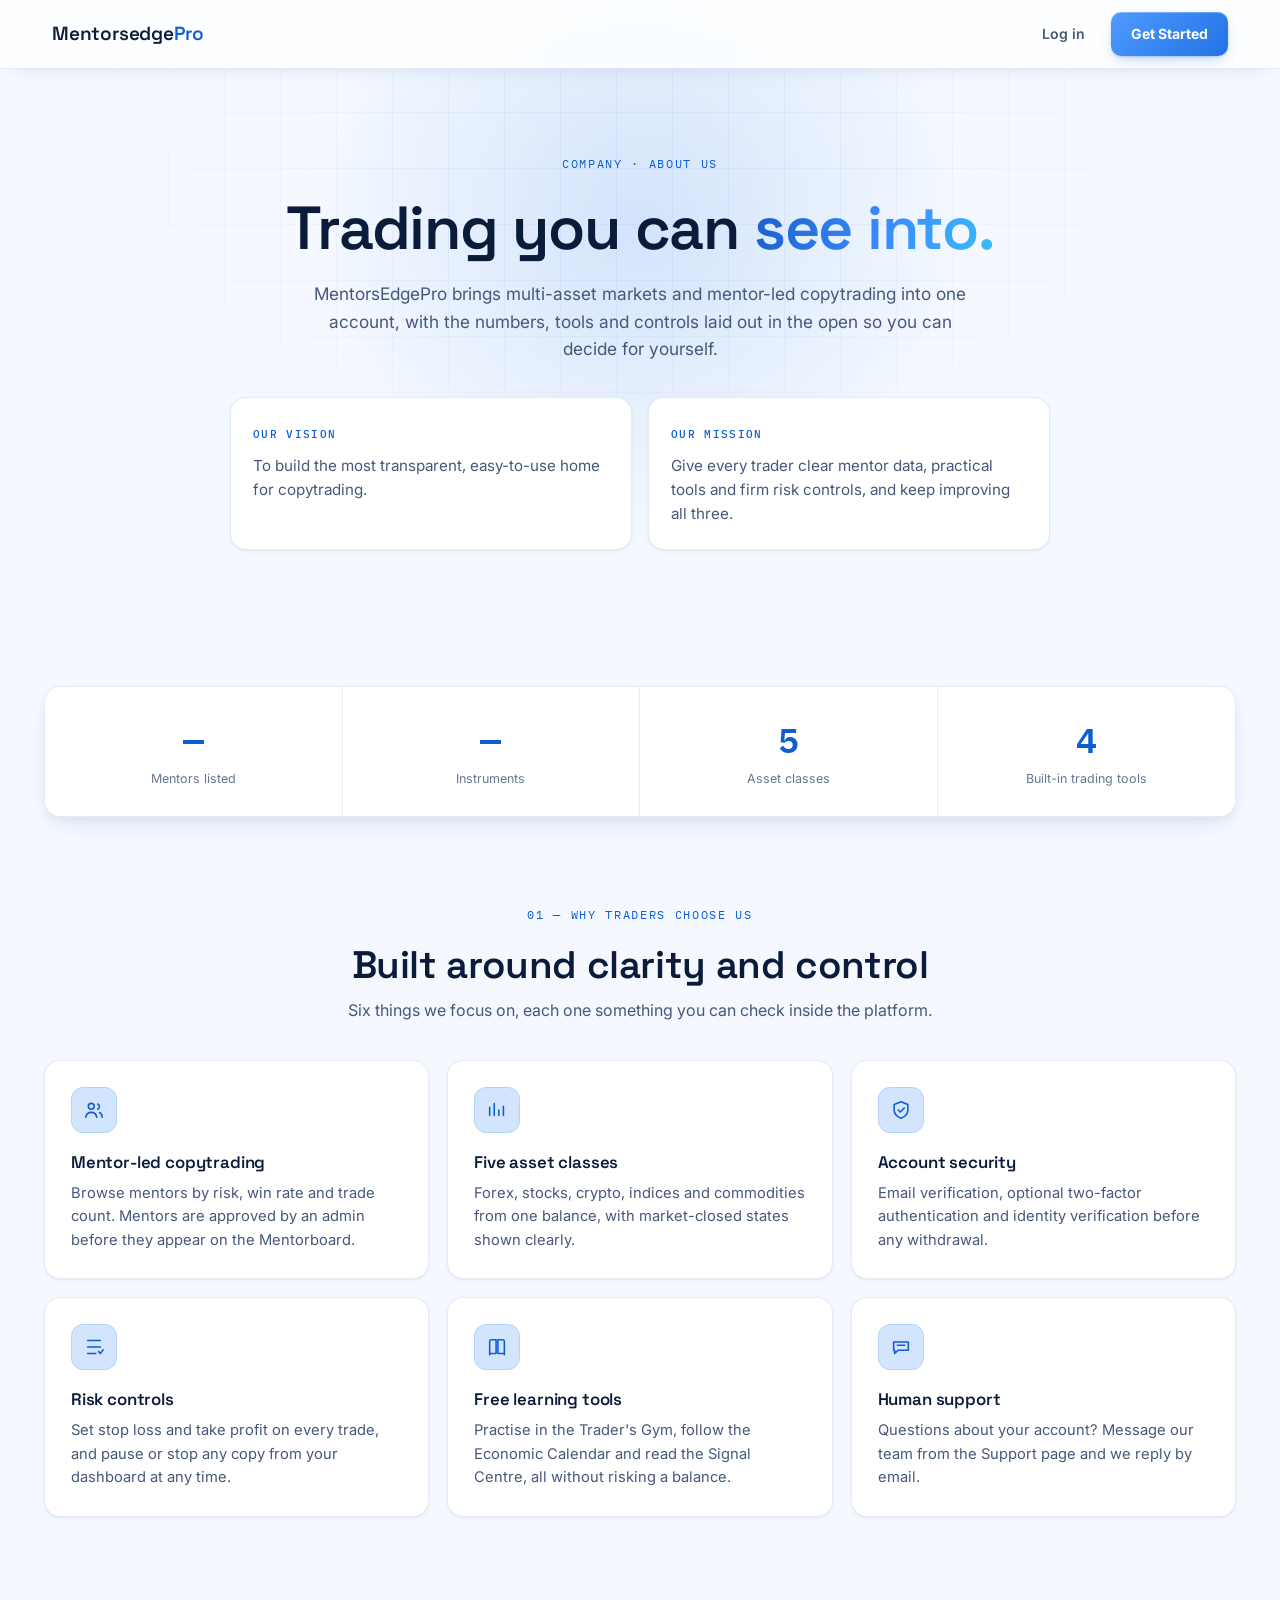
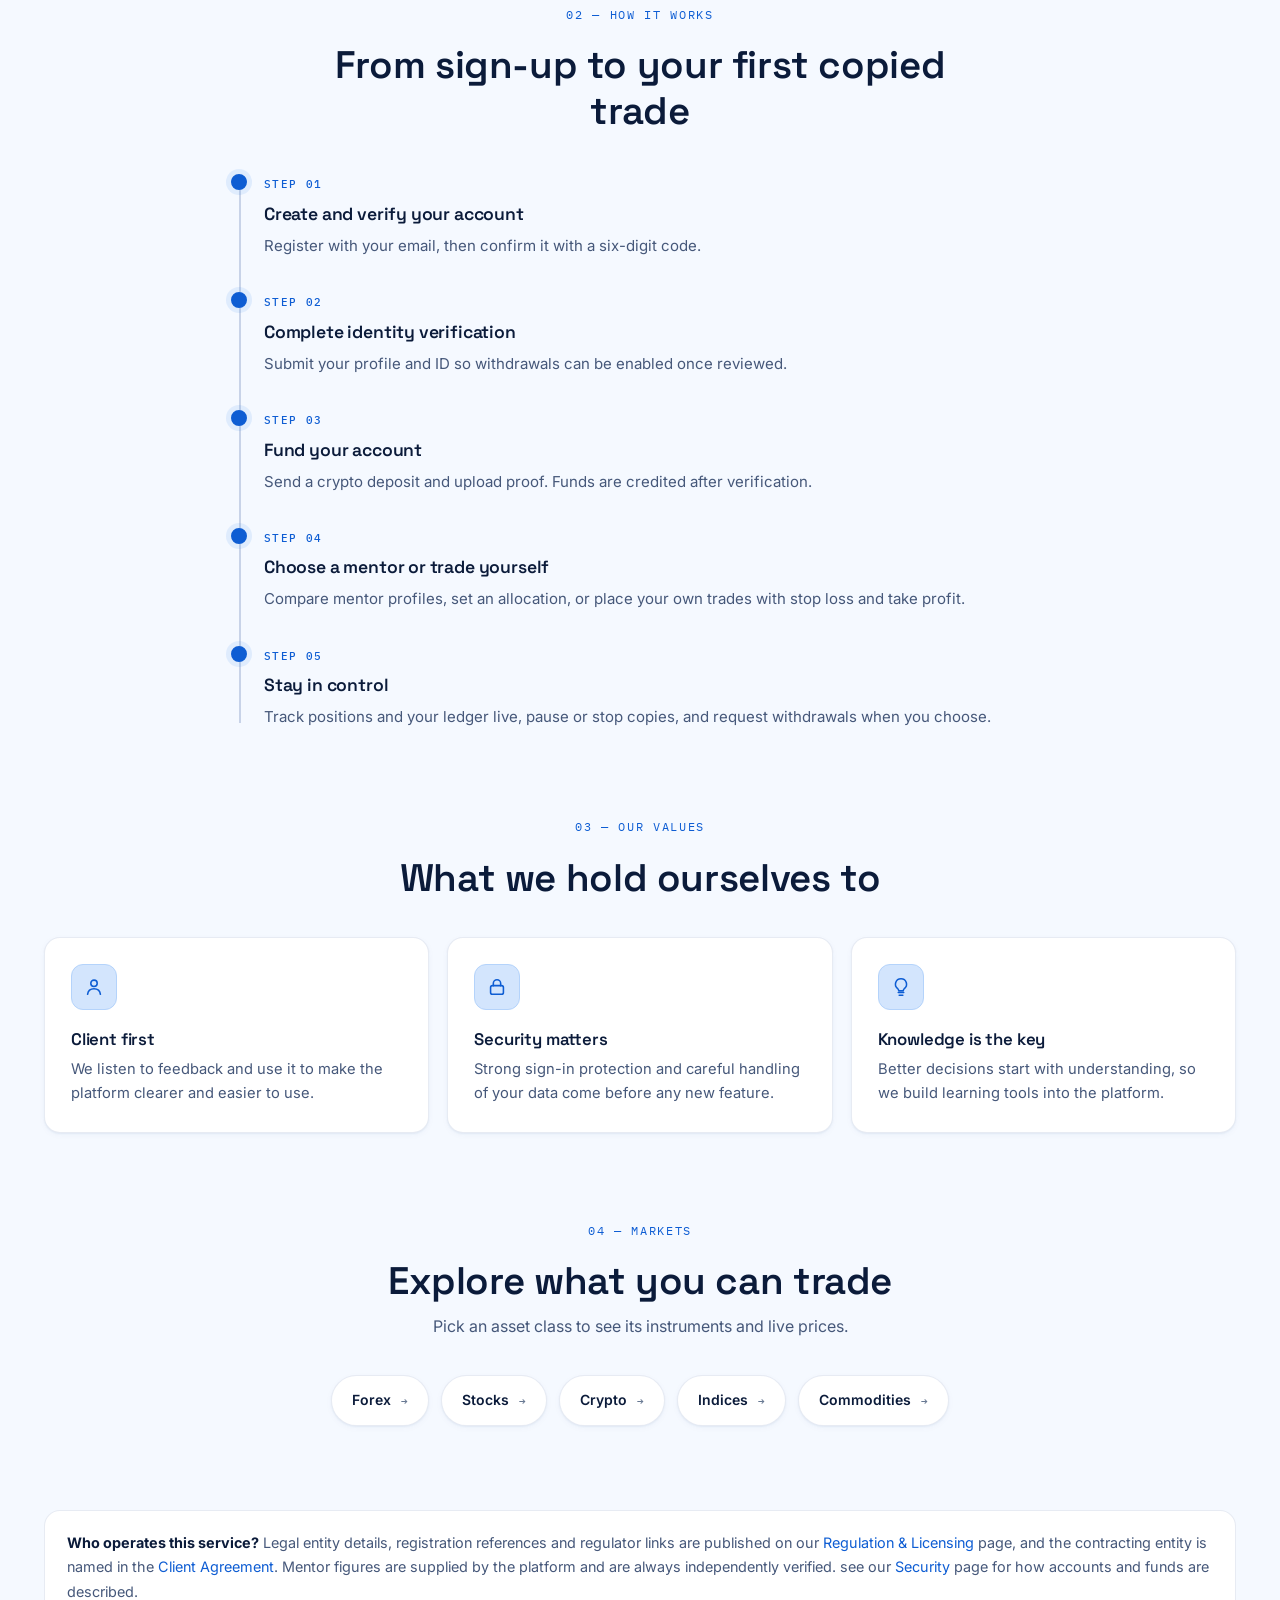
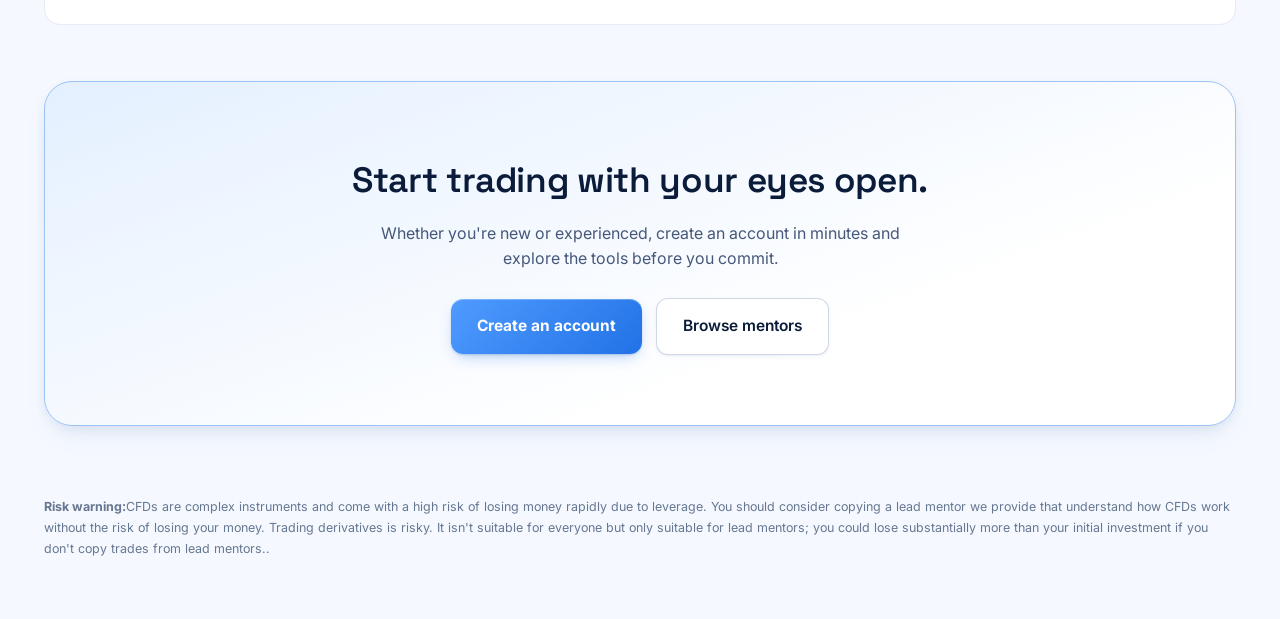
==== commit d464c9d1: "change" ====
--- a/company.html
+++ b/company.html
@@ -215,7 +215,7 @@
 
     <aside class="ab-notice" data-reveal>
       <strong>Who operates this service?</strong>
-      Legal entity details, registration references and regulator links are published on our <a href="regulation.html">Regulation &amp; Licensing</a> page, and the contracting entity is named in the <a href="legal.html?p=terms">Client Agreement</a>. Mentor figures are supplied by the platform and are not independently verified. Please review both before funding an account, and see our <a href="company.html?p=security">Security</a> page for how accounts and funds are described.
+      Legal entity details, registration references and regulator links are published on our <a href="regulation.html">Regulation &amp; Licensing</a> page, and the contracting entity is named in the <a href="legal.html?p=terms">Client Agreement</a>. Mentor figures are supplied by the platform and are always independently verified. see our <a href="company.html?p=security">Security</a> page for how accounts and funds are described.
     </aside>
 
     <section class="ab-cta" data-reveal>
@@ -225,7 +225,7 @@
       <a href="mentorboard.html" class="btn-outline btn-lg"><span>Browse mentors</span></a>
     </section>
 
-    <p class="ab-risk"><strong>Risk warning:</strong> Leveraged products carry a high risk of rapid losses, and copytrading does not guarantee profit. Past performance does not predict future results. This page is general information, not investment advice.</p>
+    <p class="ab-risk"><strong>Risk warning:</strong>CFDs are complex instruments and come with a high risk of losing money rapidly due to leverage. You should consider copying a lead mentor we provide that understand how CFDs work without the risk of losing your money. Trading derivatives is risky. It isn't suitable for everyone but only suitable for lead mentors; you could lose substantially more than your initial investment if you don't copy trades from lead mentors..</p>
   </div>
 </div>
 
